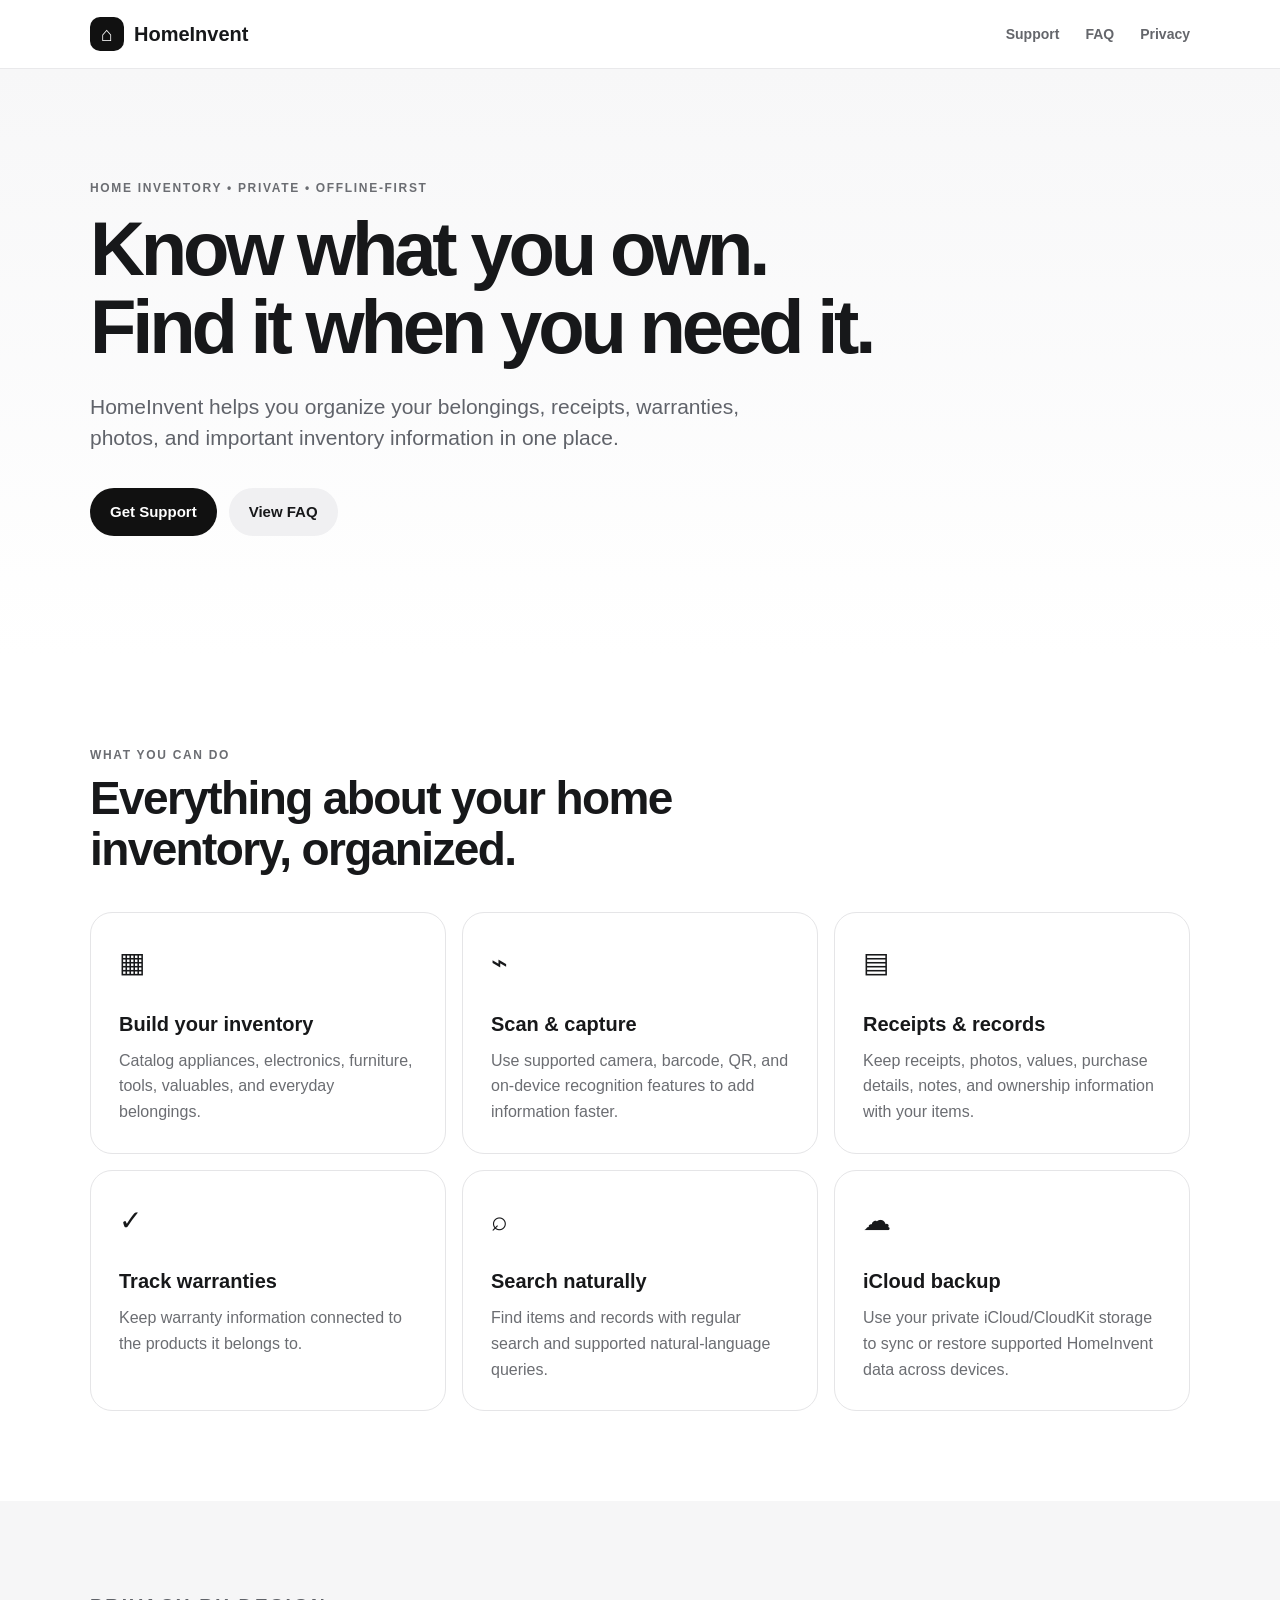
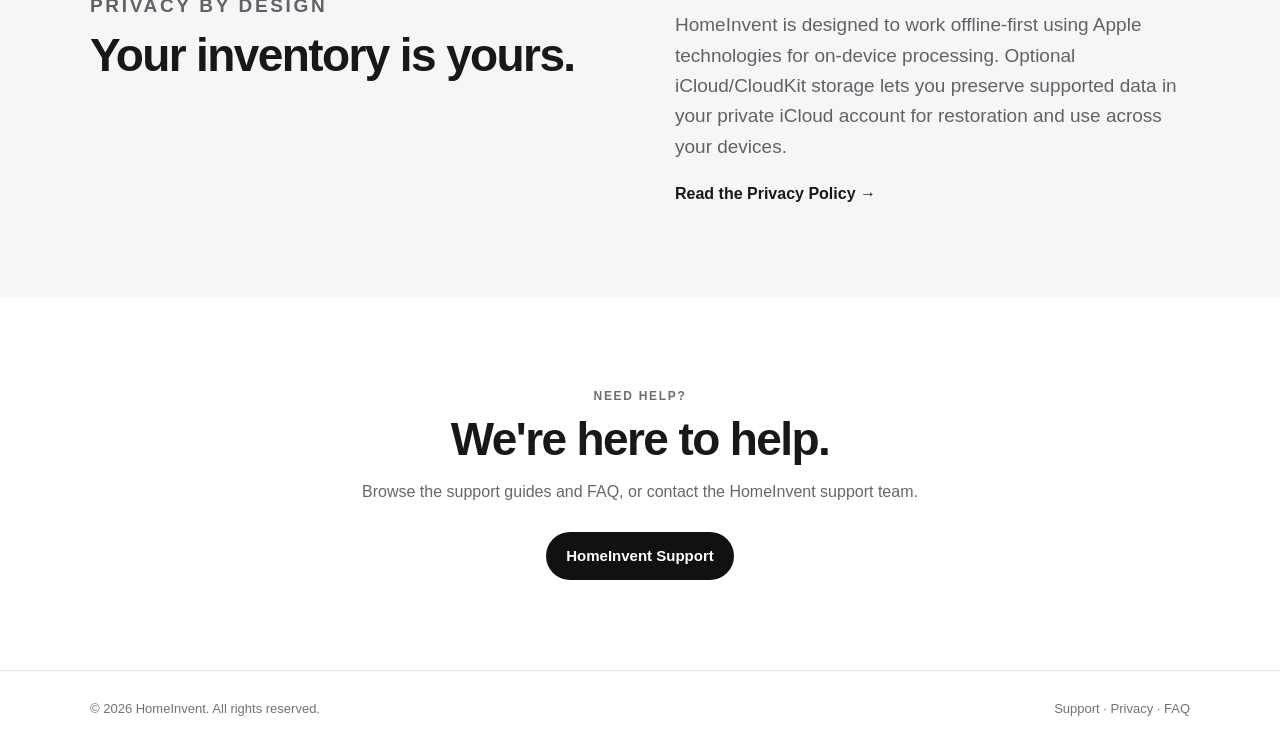
==== index.html @ 40b0ed5c "Add files via upload" ====
<!doctype html>
<html lang="en">
<head>
<meta charset="utf-8">
<meta name="viewport" content="width=device-width, initial-scale=1">
<meta name="description" content="HomeInvent support, help, privacy, iCloud backup and frequently asked questions.">
<title>HomeInvent — Home Inventory Support</title>
<link rel="stylesheet" href="styles.css">
</head>
<body>
<header class="site-header">
  <div class="container nav">
    <a class="brand" href="index.html"><span class="logo">⌂</span><span>HomeInvent</span></a>
    <nav>
      <a href="support.html">Support</a>
      <a href="faq.html">FAQ</a>
      <a href="privacy.html">Privacy</a>
    </nav>
  </div>
</header>
<main>
<section class="hero">
  <div class="container">
    <p class="eyebrow">HOME INVENTORY • PRIVATE • OFFLINE-FIRST</p>
    <h1>Know what you own.<br>Find it when you need it.</h1>
    <p class="lead">HomeInvent helps you organize your belongings, receipts, warranties, photos, and important inventory information in one place.</p>
    <div class="actions">
      <a class="button" href="support.html">Get Support</a>
      <a class="button secondary" href="faq.html">View FAQ</a>
    </div>
  </div>
</section>
<section class="section">
  <div class="container">
    <div class="section-head"><p class="eyebrow">WHAT YOU CAN DO</p><h2>Everything about your home inventory, organized.</h2></div>
    <div class="grid">
      <article class="card"><div class="icon">▦</div><h3>Build your inventory</h3><p>Catalog appliances, electronics, furniture, tools, valuables, and everyday belongings.</p></article>
      <article class="card"><div class="icon">⌁</div><h3>Scan & capture</h3><p>Use supported camera, barcode, QR, and on-device recognition features to add information faster.</p></article>
      <article class="card"><div class="icon">▤</div><h3>Receipts & records</h3><p>Keep receipts, photos, values, purchase details, notes, and ownership information with your items.</p></article>
      <article class="card"><div class="icon">✓</div><h3>Track warranties</h3><p>Keep warranty information connected to the products it belongs to.</p></article>
      <article class="card"><div class="icon">⌕</div><h3>Search naturally</h3><p>Find items and records with regular search and supported natural-language queries.</p></article>
      <article class="card"><div class="icon">☁</div><h3>iCloud backup</h3><p>Use your private iCloud/CloudKit storage to sync or restore supported HomeInvent data across devices.</p></article>
    </div>
  </div>
</section>
<section class="section tinted">
  <div class="container split">
    <div><p class="eyebrow">PRIVACY BY DESIGN</p><h2>Your inventory is yours.</h2></div>
    <div><p>HomeInvent is designed to work offline-first using Apple technologies for on-device processing. Optional iCloud/CloudKit storage lets you preserve supported data in your private iCloud account for restoration and use across your devices.</p><a class="text-link" href="privacy.html">Read the Privacy Policy →</a></div>
  </div>
</section>
<section class="section">
  <div class="container cta">
    <p class="eyebrow">NEED HELP?</p><h2>We're here to help.</h2><p>Browse the support guides and FAQ, or contact the HomeInvent support team.</p><a class="button" href="support.html">HomeInvent Support</a></div>
  </div>
</section>
</main>
<footer><div class="container footer"><span>© 2026 HomeInvent. All rights reserved.</span><span><a href="support.html">Support</a> · <a href="privacy.html">Privacy</a> · <a href="faq.html">FAQ</a></span></div></footer>
</body>
</html>
---- styles.css ----
*{box-sizing:border-box}html{scroll-behavior:smooth}body{margin:0;font-family:-apple-system,BlinkMacSystemFont,"SF Pro Display","SF Pro Text",Inter,Arial,sans-serif;color:#17181a;background:#fff;line-height:1.6}a{color:inherit}.container{width:min(1100px,calc(100% - 40px));margin:auto}.narrow{width:min(800px,calc(100% - 40px))}.site-header{position:sticky;top:0;z-index:10;background:rgba(255,255,255,.9);backdrop-filter:blur(16px);border-bottom:1px solid #e9e9eb}.nav{height:68px;display:flex;align-items:center;justify-content:space-between}.brand{text-decoration:none;font-weight:750;display:flex;align-items:center;gap:10px;font-size:20px}.logo{display:grid;place-items:center;width:34px;height:34px;border-radius:10px;background:#111;color:#fff;font-size:20px}nav{display:flex;gap:26px}nav a{text-decoration:none;color:#64666b;font-size:14px;font-weight:600}nav a:hover,nav a.active{color:#111}.hero{padding:110px 0 120px;background:linear-gradient(180deg,#f7f7f8 0%,#fff 100%)}.hero h1,.page-hero h1{font-size:clamp(44px,7vw,76px);line-height:1.03;letter-spacing:-.055em;margin:12px 0 24px;font-weight:780}.lead{font-size:21px;line-height:1.5;color:#60636a;max-width:720px}.eyebrow{font-size:12px;letter-spacing:.14em;font-weight:750;color:#6b6d72;margin:0}.actions{display:flex;gap:12px;margin-top:34px}.button{display:inline-block;padding:12px 20px;border-radius:999px;background:#111;color:#fff;text-decoration:none;font-weight:650;font-size:15px}.button.secondary{background:#f0f0f2;color:#17181a}.section{padding:90px 0}.tinted{background:#f6f6f7}.section-head{max-width:760px;margin-bottom:38px}.section h2{font-size:clamp(30px,4vw,46px);line-height:1.1;letter-spacing:-.035em;margin:8px 0 0}.grid{display:grid;grid-template-columns:repeat(3,1fr);gap:16px}.card{border:1px solid #e5e5e7;border-radius:22px;padding:28px;background:#fff;min-height:205px}.icon{font-size:28px;margin-bottom:22px}.card h3{margin:0 0 8px;font-size:20px}.card p{margin:0;color:#6b6d72}.split{display:grid;grid-template-columns:1fr 1fr;gap:70px;align-items:start}.split p{font-size:19px;color:#5f6268}.text-link{font-weight:700;text-decoration:none}.cta{text-align:center}.cta p:not(.eyebrow){color:#65676d;max-width:650px;margin:14px auto 28px}.page-hero{padding:75px 0 60px;background:#f6f6f7}.page-hero h1{font-size:clamp(42px,6vw,64px);margin-bottom:18px}.article{padding:22px 0}.article h2{font-size:30px;line-height:1.2;margin:36px 0 10px;letter-spacing:-.02em}.article h3{font-size:20px;margin:25px 0 8px}.article p,.article li{color:#565960}.article a{color:#111}.notice{background:#f5f5f6;border-radius:16px;padding:18px 20px;margin-top:25px;color:#4e5056}.section details{border-bottom:1px solid #e5e5e7;padding:22px 0}.section details:first-child{border-top:1px solid #e5e5e7}.section summary{cursor:pointer;font-weight:700;font-size:18px;list-style:none;display:flex;justify-content:space-between;gap:20px}.section summary:after{content:"+";font-weight:400}.section details[open] summary:after{content:"−"}.section details p{color:#60636a;max-width:720px}footer{border-top:1px solid #e5e5e7;padding:28px 0;color:#707278;font-size:13px}.footer{display:flex;justify-content:space-between;gap:20px}.footer a{text-decoration:none}.footer a:hover{text-decoration:underline}@media(max-width:760px){.container{width:min(100% - 28px,1100px)}nav{gap:14px}.nav{height:62px}.brand{font-size:18px}.hero{padding:75px 0 85px}.grid{grid-template-columns:1fr}.split{grid-template-columns:1fr;gap:15px}.section{padding:65px 0}.footer{flex-direction:column}.lead{font-size:18px}.card{min-height:0}}
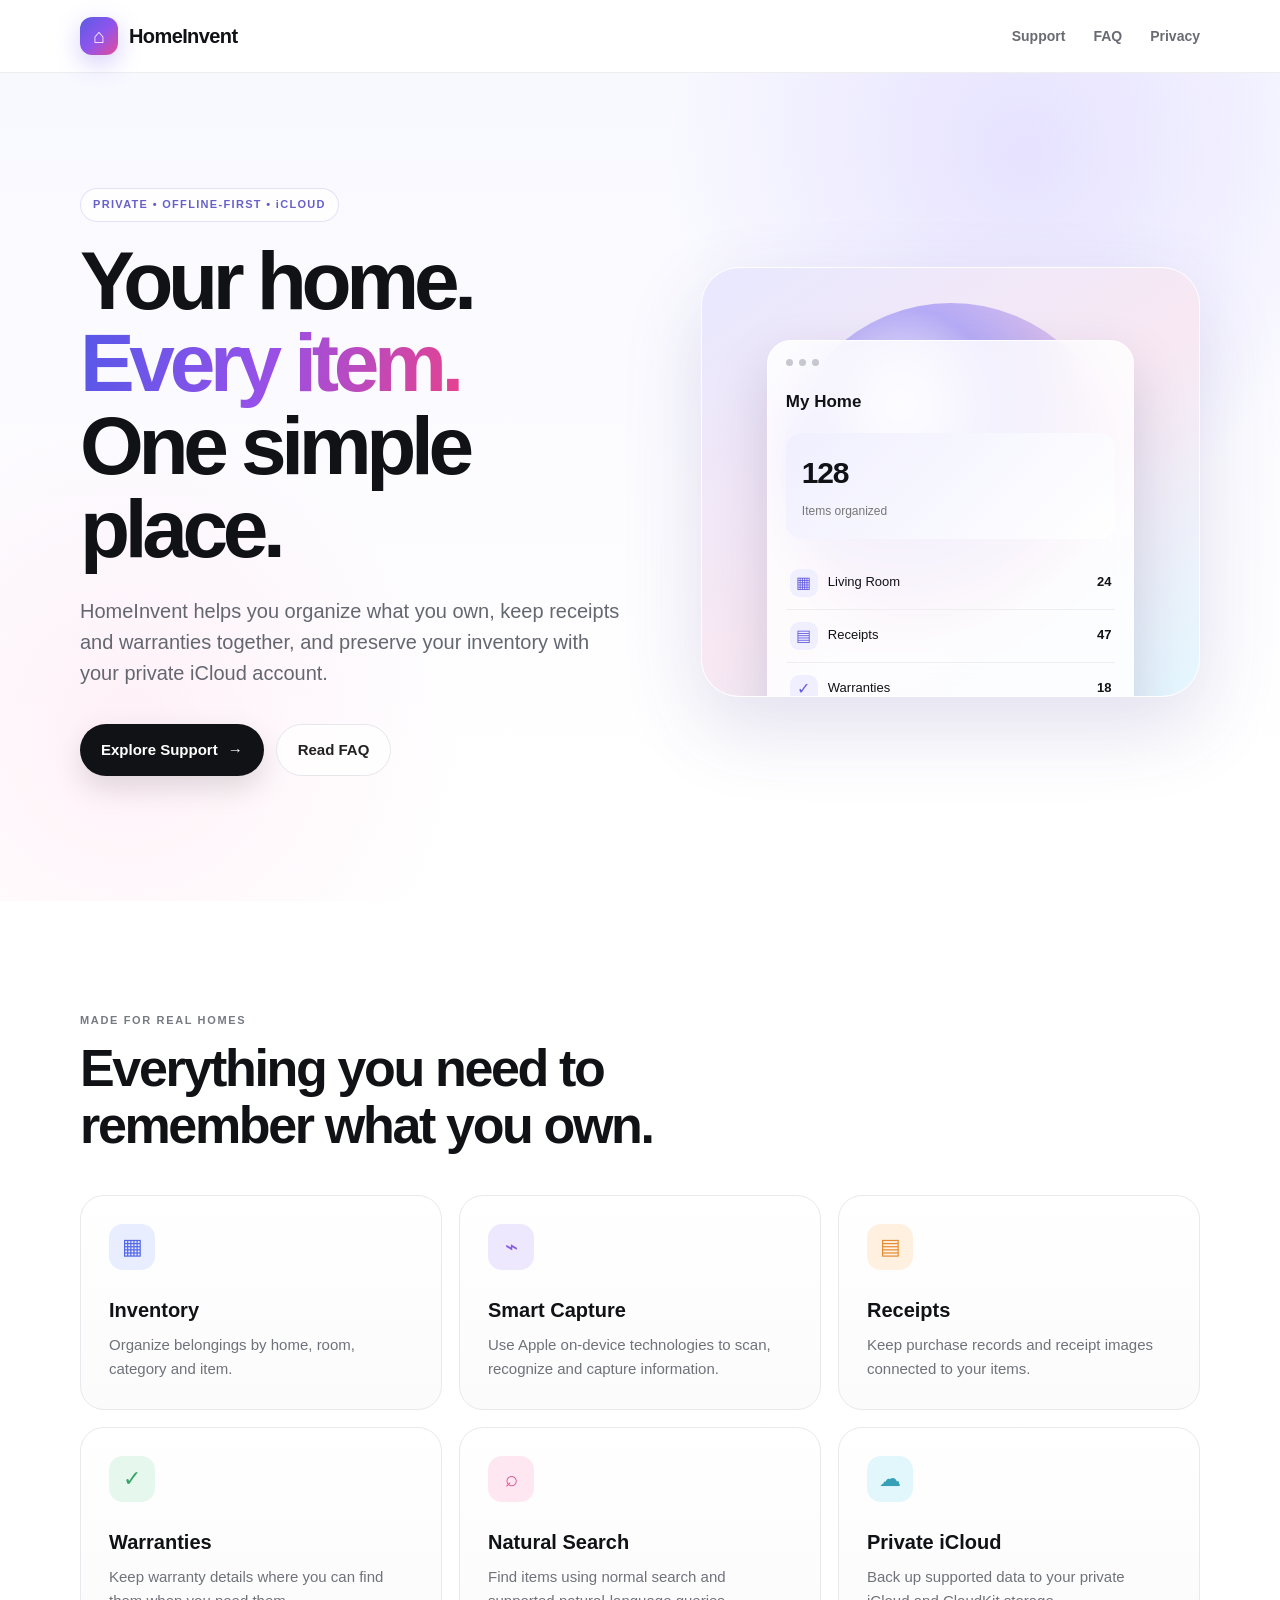
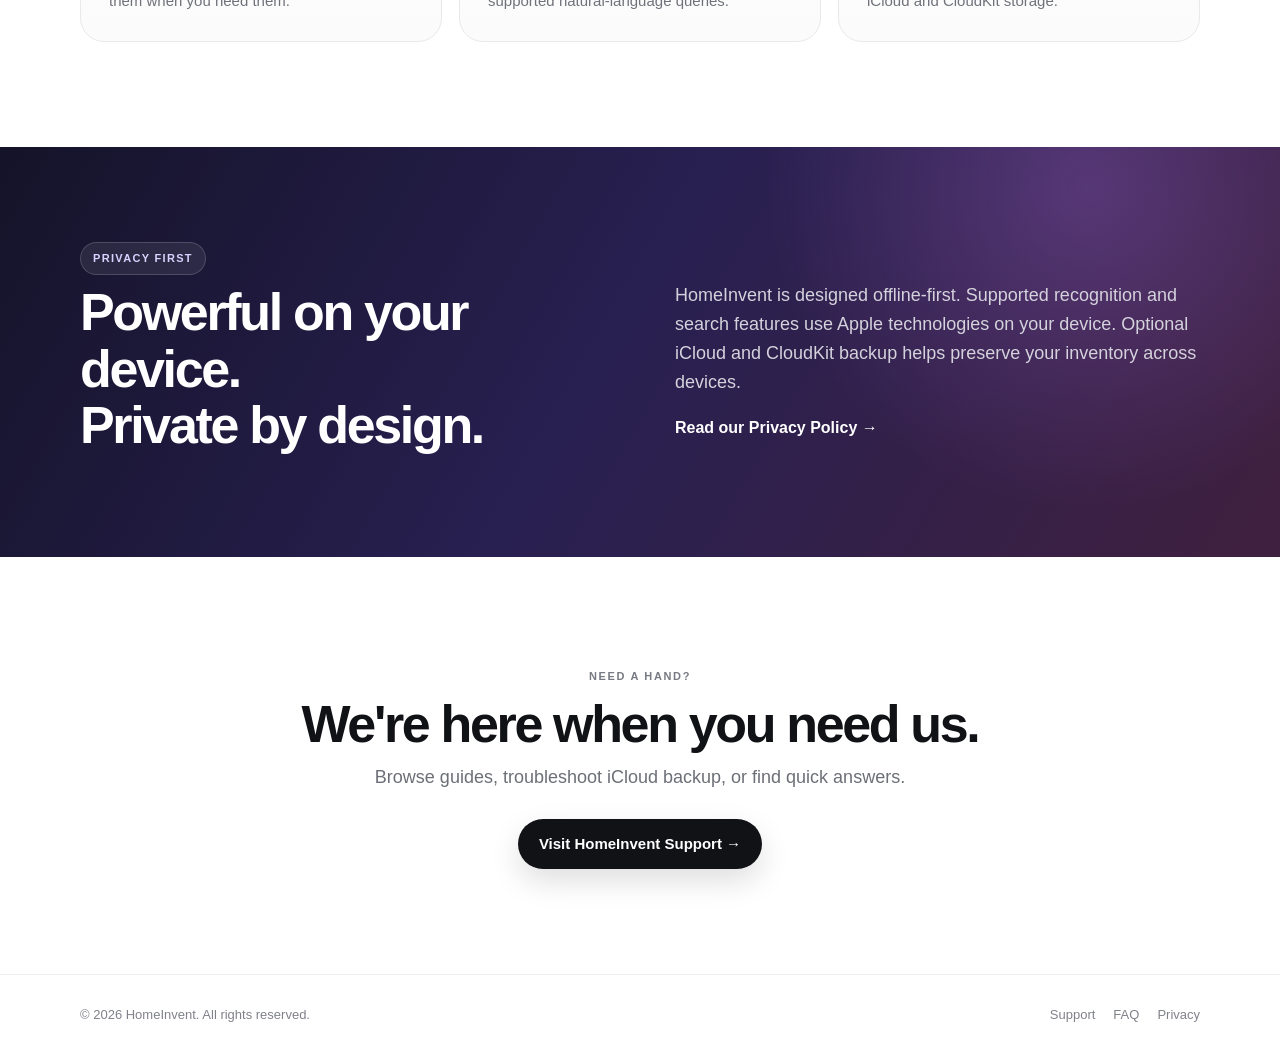
==== commit 5aabf625: "Update index.html" ====
--- a/index.html
+++ b/index.html
@@ -1,60 +1,289 @@
 <!doctype html>
 <html lang="en">
 <head>
-<meta charset="utf-8">
-<meta name="viewport" content="width=device-width, initial-scale=1">
-<meta name="description" content="HomeInvent support, help, privacy, iCloud backup and frequently asked questions.">
-<title>HomeInvent — Home Inventory Support</title>
-<link rel="stylesheet" href="styles.css">
+    <meta charset="utf-8">
+    <meta name="viewport" content="width=device-width, initial-scale=1">
+
+    <meta
+        name="description"
+        content="HomeInvent — a private home inventory app for organizing items, receipts, warranties and iCloud backup."
+    >
+
+    <title>HomeInvent — Know What You Own</title>
+
+    <link rel="stylesheet" href="styles.css">
 </head>
+
 <body>
-<header class="site-header">
-  <div class="container nav">
-    <a class="brand" href="index.html"><span class="logo">⌂</span><span>HomeInvent</span></a>
-    <nav>
-      <a href="support.html">Support</a>
-      <a href="faq.html">FAQ</a>
-      <a href="privacy.html">Privacy</a>
-    </nav>
-  </div>
+
+<header>
+    <div class="nav wrap">
+
+        <a class="brand" href="index.html">
+            <span class="brand-mark">⌂</span>
+            <span>HomeInvent</span>
+        </a>
+
+        <nav>
+            <a href="support.html">Support</a>
+            <a href="faq.html">FAQ</a>
+            <a href="privacy.html">Privacy</a>
+        </nav>
+
+    </div>
 </header>
+
 <main>
+
 <section class="hero">
-  <div class="container">
-    <p class="eyebrow">HOME INVENTORY • PRIVATE • OFFLINE-FIRST</p>
-    <h1>Know what you own.<br>Find it when you need it.</h1>
-    <p class="lead">HomeInvent helps you organize your belongings, receipts, warranties, photos, and important inventory information in one place.</p>
-    <div class="actions">
-      <a class="button" href="support.html">Get Support</a>
-      <a class="button secondary" href="faq.html">View FAQ</a>
-    </div>
-  </div>
-</section>
+
+    <div class="wrap hero-grid">
+
+        <div>
+
+            <span class="pill">
+                PRIVATE • OFFLINE-FIRST • iCLOUD
+            </span>
+
+            <h1>
+                Your home.<br>
+                <span class="gradient-text">Every item.</span><br>
+                One simple place.
+            </h1>
+
+            <p class="lead">
+                HomeInvent helps you organize what you own,
+                keep receipts and warranties together, and
+                preserve your inventory with your private
+                iCloud account.
+            </p>
+
+            <div class="actions">
+
+                <a class="button" href="support.html">
+                    Explore Support
+                    <span>→</span>
+                </a>
+
+                <a class="button ghost" href="faq.html">
+                    Read FAQ
+                </a>
+
+            </div>
+
+        </div>
+
+        <div class="hero-card">
+
+            <div class="orb"></div>
+
+            <div class="mini-window">
+
+                <div class="window-top">
+                    <span></span>
+                    <span></span>
+                    <span></span>
+                </div>
+
+                <div class="mock-title">
+                    My Home
+                </div>
+
+                <div class="mock-stats">
+                    <b>128</b>
+                    <span>Items organized</span>
+                </div>
+
+                <div class="mock-row">
+                    <i>▦</i>
+                    <span>Living Room</span>
+                    <strong>24</strong>
+                </div>
+
+                <div class="mock-row">
+                    <i>▤</i>
+                    <span>Receipts</span>
+                    <strong>47</strong>
+                </div>
+
+                <div class="mock-row">
+                    <i>✓</i>
+                    <span>Warranties</span>
+                    <strong>18</strong>
+                </div>
+
+            </div>
+
+        </div>
+
+    </div>
+
+</section>
+
+
 <section class="section">
-  <div class="container">
-    <div class="section-head"><p class="eyebrow">WHAT YOU CAN DO</p><h2>Everything about your home inventory, organized.</h2></div>
-    <div class="grid">
-      <article class="card"><div class="icon">▦</div><h3>Build your inventory</h3><p>Catalog appliances, electronics, furniture, tools, valuables, and everyday belongings.</p></article>
-      <article class="card"><div class="icon">⌁</div><h3>Scan & capture</h3><p>Use supported camera, barcode, QR, and on-device recognition features to add information faster.</p></article>
-      <article class="card"><div class="icon">▤</div><h3>Receipts & records</h3><p>Keep receipts, photos, values, purchase details, notes, and ownership information with your items.</p></article>
-      <article class="card"><div class="icon">✓</div><h3>Track warranties</h3><p>Keep warranty information connected to the products it belongs to.</p></article>
-      <article class="card"><div class="icon">⌕</div><h3>Search naturally</h3><p>Find items and records with regular search and supported natural-language queries.</p></article>
-      <article class="card"><div class="icon">☁</div><h3>iCloud backup</h3><p>Use your private iCloud/CloudKit storage to sync or restore supported HomeInvent data across devices.</p></article>
-    </div>
-  </div>
-</section>
-<section class="section tinted">
-  <div class="container split">
-    <div><p class="eyebrow">PRIVACY BY DESIGN</p><h2>Your inventory is yours.</h2></div>
-    <div><p>HomeInvent is designed to work offline-first using Apple technologies for on-device processing. Optional iCloud/CloudKit storage lets you preserve supported data in your private iCloud account for restoration and use across your devices.</p><a class="text-link" href="privacy.html">Read the Privacy Policy →</a></div>
-  </div>
-</section>
+
+    <div class="wrap">
+
+        <div class="section-title">
+
+            <span class="eyebrow">
+                MADE FOR REAL HOMES
+            </span>
+
+            <h2>
+                Everything you need to remember what you own.
+            </h2>
+
+        </div>
+
+
+        <div class="cards">
+
+            <article>
+                <span class="card-icon blue">▦</span>
+                <h3>Inventory</h3>
+                <p>
+                    Organize belongings by home, room,
+                    category and item.
+                </p>
+            </article>
+
+            <article>
+                <span class="card-icon purple">⌁</span>
+                <h3>Smart Capture</h3>
+                <p>
+                    Use Apple on-device technologies to
+                    scan, recognize and capture information.
+                </p>
+            </article>
+
+            <article>
+                <span class="card-icon orange">▤</span>
+                <h3>Receipts</h3>
+                <p>
+                    Keep purchase records and receipt
+                    images connected to your items.
+                </p>
+            </article>
+
+            <article>
+                <span class="card-icon green">✓</span>
+                <h3>Warranties</h3>
+                <p>
+                    Keep warranty details where you can
+                    find them when you need them.
+                </p>
+            </article>
+
+            <article>
+                <span class="card-icon pink">⌕</span>
+                <h3>Natural Search</h3>
+                <p>
+                    Find items using normal search and
+                    supported natural-language queries.
+                </p>
+            </article>
+
+            <article>
+                <span class="card-icon cyan">☁</span>
+                <h3>Private iCloud</h3>
+                <p>
+                    Back up supported data to your private
+                    iCloud and CloudKit storage.
+                </p>
+            </article>
+
+        </div>
+
+    </div>
+
+</section>
+
+
+<section class="privacy-band">
+
+    <div class="wrap split">
+
+        <div>
+
+            <span class="pill">
+                PRIVACY FIRST
+            </span>
+
+            <h2>
+                Powerful on your device.<br>
+                Private by design.
+            </h2>
+
+        </div>
+
+        <div>
+
+            <p>
+                HomeInvent is designed offline-first.
+                Supported recognition and search features
+                use Apple technologies on your device.
+                Optional iCloud and CloudKit backup helps
+                preserve your inventory across devices.
+            </p>
+
+            <a class="text-link" href="privacy.html">
+                Read our Privacy Policy →
+            </a>
+
+        </div>
+
+    </div>
+
+</section>
+
+
 <section class="section">
-  <div class="container cta">
-    <p class="eyebrow">NEED HELP?</p><h2>We're here to help.</h2><p>Browse the support guides and FAQ, or contact the HomeInvent support team.</p><a class="button" href="support.html">HomeInvent Support</a></div>
-  </div>
-</section>
+
+    <div class="wrap final-cta">
+
+        <span class="eyebrow">
+            NEED A HAND?
+        </span>
+
+        <h2>
+            We're here when you need us.
+        </h2>
+
+        <p>
+            Browse guides, troubleshoot iCloud backup,
+            or find quick answers.
+        </p>
+
+        <a class="button" href="support.html">
+            Visit HomeInvent Support →
+        </a>
+
+    </div>
+
+</section>
+
 </main>
-<footer><div class="container footer"><span>© 2026 HomeInvent. All rights reserved.</span><span><a href="support.html">Support</a> · <a href="privacy.html">Privacy</a> · <a href="faq.html">FAQ</a></span></div></footer>
+
+
+<footer>
+
+    <div class="wrap footer">
+
+        <span>
+            © 2026 HomeInvent. All rights reserved.
+        </span>
+
+        <span>
+            <a href="support.html">Support</a>
+            <a href="faq.html">FAQ</a>
+            <a href="privacy.html">Privacy</a>
+        </span>
+
+    </div>
+
+</footer>
+
 </body>
-</html>+</html>
--- a/styles.css
+++ b/styles.css
@@ -1 +1,745 @@
-*{box-sizing:border-box}html{scroll-behavior:smooth}body{margin:0;font-family:-apple-system,BlinkMacSystemFont,"SF Pro Display","SF Pro Text",Inter,Arial,sans-serif;color:#17181a;background:#fff;line-height:1.6}a{color:inherit}.container{width:min(1100px,calc(100% - 40px));margin:auto}.narrow{width:min(800px,calc(100% - 40px))}.site-header{position:sticky;top:0;z-index:10;background:rgba(255,255,255,.9);backdrop-filter:blur(16px);border-bottom:1px solid #e9e9eb}.nav{height:68px;display:flex;align-items:center;justify-content:space-between}.brand{text-decoration:none;font-weight:750;display:flex;align-items:center;gap:10px;font-size:20px}.logo{display:grid;place-items:center;width:34px;height:34px;border-radius:10px;background:#111;color:#fff;font-size:20px}nav{display:flex;gap:26px}nav a{text-decoration:none;color:#64666b;font-size:14px;font-weight:600}nav a:hover,nav a.active{color:#111}.hero{padding:110px 0 120px;background:linear-gradient(180deg,#f7f7f8 0%,#fff 100%)}.hero h1,.page-hero h1{font-size:clamp(44px,7vw,76px);line-height:1.03;letter-spacing:-.055em;margin:12px 0 24px;font-weight:780}.lead{font-size:21px;line-height:1.5;color:#60636a;max-width:720px}.eyebrow{font-size:12px;letter-spacing:.14em;font-weight:750;color:#6b6d72;margin:0}.actions{display:flex;gap:12px;margin-top:34px}.button{display:inline-block;padding:12px 20px;border-radius:999px;background:#111;color:#fff;text-decoration:none;font-weight:650;font-size:15px}.button.secondary{background:#f0f0f2;color:#17181a}.section{padding:90px 0}.tinted{background:#f6f6f7}.section-head{max-width:760px;margin-bottom:38px}.section h2{font-size:clamp(30px,4vw,46px);line-height:1.1;letter-spacing:-.035em;margin:8px 0 0}.grid{display:grid;grid-template-columns:repeat(3,1fr);gap:16px}.card{border:1px solid #e5e5e7;border-radius:22px;padding:28px;background:#fff;min-height:205px}.icon{font-size:28px;margin-bottom:22px}.card h3{margin:0 0 8px;font-size:20px}.card p{margin:0;color:#6b6d72}.split{display:grid;grid-template-columns:1fr 1fr;gap:70px;align-items:start}.split p{font-size:19px;color:#5f6268}.text-link{font-weight:700;text-decoration:none}.cta{text-align:center}.cta p:not(.eyebrow){color:#65676d;max-width:650px;margin:14px auto 28px}.page-hero{padding:75px 0 60px;background:#f6f6f7}.page-hero h1{font-size:clamp(42px,6vw,64px);margin-bottom:18px}.article{padding:22px 0}.article h2{font-size:30px;line-height:1.2;margin:36px 0 10px;letter-spacing:-.02em}.article h3{font-size:20px;margin:25px 0 8px}.article p,.article li{color:#565960}.article a{color:#111}.notice{background:#f5f5f6;border-radius:16px;padding:18px 20px;margin-top:25px;color:#4e5056}.section details{border-bottom:1px solid #e5e5e7;padding:22px 0}.section details:first-child{border-top:1px solid #e5e5e7}.section summary{cursor:pointer;font-weight:700;font-size:18px;list-style:none;display:flex;justify-content:space-between;gap:20px}.section summary:after{content:"+";font-weight:400}.section details[open] summary:after{content:"−"}.section details p{color:#60636a;max-width:720px}footer{border-top:1px solid #e5e5e7;padding:28px 0;color:#707278;font-size:13px}.footer{display:flex;justify-content:space-between;gap:20px}.footer a{text-decoration:none}.footer a:hover{text-decoration:underline}@media(max-width:760px){.container{width:min(100% - 28px,1100px)}nav{gap:14px}.nav{height:62px}.brand{font-size:18px}.hero{padding:75px 0 85px}.grid{grid-template-columns:1fr}.split{grid-template-columns:1fr;gap:15px}.section{padding:65px 0}.footer{flex-direction:column}.lead{font-size:18px}.card{min-height:0}}
+* {
+    box-sizing: border-box;
+}
+
+html {
+    scroll-behavior: smooth;
+}
+
+body {
+    margin: 0;
+    font-family: -apple-system, BlinkMacSystemFont, "SF Pro Display",
+        "SF Pro Text", Inter, Arial, sans-serif;
+    color: #111216;
+    background: #ffffff;
+    line-height: 1.6;
+}
+
+a {
+    color: inherit;
+}
+
+.wrap {
+    width: min(1120px, calc(100% - 40px));
+    margin: 0 auto;
+}
+
+.narrow {
+    width: min(820px, calc(100% - 40px));
+}
+
+header {
+    position: sticky;
+    top: 0;
+    z-index: 100;
+    background: rgba(255, 255, 255, 0.78);
+    backdrop-filter: blur(24px);
+    -webkit-backdrop-filter: blur(24px);
+    border-bottom: 1px solid rgba(20, 20, 30, 0.07);
+}
+
+.nav {
+    height: 72px;
+    display: flex;
+    align-items: center;
+    justify-content: space-between;
+}
+
+.brand {
+    display: flex;
+    align-items: center;
+    gap: 11px;
+    text-decoration: none;
+    font-size: 20px;
+    font-weight: 800;
+    letter-spacing: -0.03em;
+}
+
+.brand-mark {
+    display: grid;
+    place-items: center;
+    width: 38px;
+    height: 38px;
+    border-radius: 12px;
+    color: white;
+    background: linear-gradient(
+        135deg,
+        #5b5ce2,
+        #8d55ed 50%,
+        #e84b98
+    );
+    box-shadow: 0 8px 25px rgba(108, 80, 240, 0.28);
+}
+
+nav {
+    display: flex;
+    gap: 28px;
+}
+
+nav a {
+    text-decoration: none;
+    color: #696b73;
+    font-size: 14px;
+    font-weight: 650;
+    transition: color 0.2s ease;
+}
+
+nav a:hover,
+nav a.active {
+    color: #111;
+}
+
+/* HERO */
+
+.hero {
+    position: relative;
+    overflow: hidden;
+    padding: 115px 0 125px;
+    background:
+        radial-gradient(circle at 80% 10%, rgba(164, 145, 255, 0.22), transparent 28%),
+        radial-gradient(circle at 10% 80%, rgba(255, 170, 210, 0.16), transparent 25%),
+        linear-gradient(180deg, #f8f8ff 0%, #ffffff 85%);
+}
+
+.hero-grid {
+    display: grid;
+    grid-template-columns: 1.05fr 0.95fr;
+    gap: 70px;
+    align-items: center;
+}
+
+.hero h1,
+.page-hero h1 {
+    font-size: clamp(48px, 7vw, 82px);
+    line-height: 1.01;
+    letter-spacing: -0.065em;
+    margin: 18px 0 25px;
+    font-weight: 850;
+}
+
+.gradient-text {
+    background: linear-gradient(
+        100deg,
+        #5658e8,
+        #9551e9 48%,
+        #e5428f
+    );
+    -webkit-background-clip: text;
+    background-clip: text;
+    color: transparent;
+}
+
+.lead {
+    font-size: 20px;
+    line-height: 1.55;
+    color: #646770;
+    max-width: 690px;
+}
+
+.pill {
+    display: inline-flex;
+    padding: 7px 12px;
+    border: 1px solid rgba(92, 84, 225, 0.16);
+    border-radius: 999px;
+    background: rgba(255, 255, 255, 0.72);
+    font-size: 11px;
+    font-weight: 800;
+    letter-spacing: 0.12em;
+    color: #6760c9;
+}
+
+.actions {
+    display: flex;
+    gap: 12px;
+    margin-top: 35px;
+}
+
+.button {
+    display: inline-flex;
+    align-items: center;
+    gap: 10px;
+    padding: 13px 21px;
+    border-radius: 999px;
+    background: #111216;
+    color: white;
+    text-decoration: none;
+    font-size: 15px;
+    font-weight: 700;
+    box-shadow: 0 12px 30px rgba(0, 0, 0, 0.13);
+    transition:
+        transform 0.2s ease,
+        box-shadow 0.2s ease;
+}
+
+.button:hover {
+    transform: translateY(-3px);
+    box-shadow: 0 18px 38px rgba(0, 0, 0, 0.17);
+}
+
+.button.ghost {
+    background: rgba(255, 255, 255, 0.8);
+    color: #222;
+    border: 1px solid #e7e7eb;
+    box-shadow: none;
+}
+
+/* HERO VISUAL */
+
+.hero-card {
+    min-height: 430px;
+    border-radius: 38px;
+    position: relative;
+    overflow: hidden;
+    background:
+        radial-gradient(
+            circle at 50% 35%,
+            rgba(255, 255, 255, 0.95),
+            transparent 30%
+        ),
+        linear-gradient(
+            145deg,
+            #e8e8ff,
+            #f8e8f3 52%,
+            #e4f7ff
+        );
+    border: 1px solid rgba(255, 255, 255, 0.9);
+    box-shadow: 0 30px 80px rgba(75, 60, 150, 0.16);
+}
+
+.orb {
+    position: absolute;
+    width: 340px;
+    height: 340px;
+    border-radius: 50%;
+    background:
+        radial-gradient(
+            circle at 35% 30%,
+            white,
+            rgba(132, 119, 244, 0.55) 30%,
+            rgba(221, 111, 182, 0.22) 68%,
+            transparent 70%
+        );
+    top: 35px;
+    left: 50%;
+    transform: translateX(-50%);
+}
+
+.mini-window {
+    position: absolute;
+    width: 74%;
+    left: 13%;
+    top: 72px;
+    padding: 18px;
+    border-radius: 24px;
+    background: rgba(255, 255, 255, 0.82);
+    backdrop-filter: blur(20px);
+    border: 1px solid rgba(255, 255, 255, 0.9);
+    box-shadow: 0 25px 55px rgba(50, 40, 100, 0.18);
+}
+
+.window-top {
+    display: flex;
+    gap: 6px;
+}
+
+.window-top span {
+    width: 7px;
+    height: 7px;
+    border-radius: 50%;
+    background: #c6c7cf;
+}
+
+.mock-title {
+    font-weight: 760;
+    font-size: 17px;
+    margin-top: 22px;
+}
+
+.mock-stats {
+    margin: 18px 0;
+    padding: 16px;
+    border-radius: 16px;
+    background: linear-gradient(135deg, #f0efff, #fff);
+}
+
+.mock-stats b {
+    display: block;
+    font-size: 30px;
+    letter-spacing: -0.04em;
+}
+
+.mock-stats span {
+    font-size: 12px;
+    color: #777;
+}
+
+.mock-row {
+    display: flex;
+    align-items: center;
+    gap: 10px;
+    padding: 12px 4px;
+    border-bottom: 1px solid #eee;
+}
+
+.mock-row:last-child {
+    border: 0;
+}
+
+.mock-row i {
+    font-style: normal;
+    width: 28px;
+    height: 28px;
+    border-radius: 9px;
+    display: grid;
+    place-items: center;
+    background: #f0efff;
+    color: #655de0;
+}
+
+.mock-row span {
+    font-size: 13px;
+    flex: 1;
+}
+
+.mock-row strong {
+    font-size: 13px;
+}
+
+/* SECTIONS */
+
+.section {
+    padding: 105px 0;
+}
+
+.section-title {
+    max-width: 720px;
+    margin-bottom: 42px;
+}
+
+.eyebrow {
+    font-size: 11px;
+    letter-spacing: 0.15em;
+    font-weight: 850;
+    color: #777a83;
+}
+
+.section h2,
+.privacy-band h2,
+.final-cta h2 {
+    font-size: clamp(32px, 4.2vw, 52px);
+    line-height: 1.08;
+    letter-spacing: -0.045em;
+    margin: 9px 0;
+}
+
+/* FEATURE CARDS */
+
+.cards {
+    display: grid;
+    grid-template-columns: repeat(3, 1fr);
+    gap: 17px;
+}
+
+.cards article {
+    border: 1px solid #e9e9ed;
+    border-radius: 24px;
+    padding: 28px;
+    background: linear-gradient(180deg, #ffffff, #fbfbfc);
+    transition:
+        transform 0.2s ease,
+        box-shadow 0.2s ease;
+}
+
+.cards article:hover {
+    transform: translateY(-5px);
+    box-shadow: 0 20px 50px rgba(30, 30, 60, 0.08);
+}
+
+.card-icon {
+    display: grid;
+    place-items: center;
+    width: 46px;
+    height: 46px;
+    border-radius: 14px;
+    margin-bottom: 24px;
+    font-size: 22px;
+}
+
+.blue {
+    background: #e8edff;
+    color: #5367e8;
+}
+
+.purple {
+    background: #eee8ff;
+    color: #865be8;
+}
+
+.orange {
+    background: #fff0df;
+    color: #e58b35;
+}
+
+.green {
+    background: #e6f8ed;
+    color: #36a467;
+}
+
+.pink {
+    background: #ffe7f2;
+    color: #d74f91;
+}
+
+.cyan {
+    background: #e2f7fb;
+    color: #35a0b6;
+}
+
+.cards h3 {
+    margin: 0 0 7px;
+    font-size: 20px;
+}
+
+.cards p {
+    margin: 0;
+    color: #70727a;
+    font-size: 15px;
+}
+
+/* PRIVACY BAND */
+
+.privacy-band {
+    padding: 95px 0;
+    color: white;
+    background:
+        radial-gradient(
+            circle at 85% 10%,
+            rgba(190, 125, 255, 0.25),
+            transparent 28%
+        ),
+        linear-gradient(
+            120deg,
+            #151329,
+            #282051 48%,
+            #40203f
+        );
+}
+
+.split {
+    display: grid;
+    grid-template-columns: 1fr 1fr;
+    gap: 70px;
+    align-items: center;
+}
+
+.privacy-band .pill {
+    background: rgba(255, 255, 255, 0.08);
+    border-color: rgba(255, 255, 255, 0.16);
+    color: #d8d2ff;
+}
+
+.privacy-band p {
+    color: #d4d2dc;
+    font-size: 18px;
+}
+
+.text-link {
+    font-weight: 750;
+    text-decoration: none;
+}
+
+.text-link:hover {
+    text-decoration: underline;
+}
+
+/* CTA */
+
+.final-cta {
+    text-align: center;
+}
+
+.final-cta p {
+    color: #6c6f77;
+    font-size: 18px;
+    margin: 10px auto 28px;
+}
+
+/* INNER PAGE */
+
+.page-hero {
+    padding: 90px 0 75px;
+    background:
+        radial-gradient(
+            circle at 85% 10%,
+            rgba(166, 145, 255, 0.22),
+            transparent 30%
+        ),
+        linear-gradient(
+            135deg,
+            #f8f8ff,
+            #fff0f7
+        );
+}
+
+.updated {
+    color: #858791;
+    font-size: 13px;
+    margin-top: 28px;
+}
+
+/* SUPPORT */
+
+.support-grid {
+    display: grid;
+    grid-template-columns: 1fr 1fr;
+    gap: 14px;
+    margin-bottom: 55px;
+}
+
+.support-card {
+    padding: 25px;
+    border: 1px solid #e7e7eb;
+    border-radius: 20px;
+    text-decoration: none;
+    background: white;
+    transition: 0.2s ease;
+}
+
+.support-card:hover {
+    transform: translateY(-4px);
+    box-shadow: 0 16px 38px rgba(30, 30, 60, 0.08);
+}
+
+.support-card span {
+    font-size: 11px;
+    font-weight: 800;
+    color: #7168db;
+}
+
+.support-card h3 {
+    margin: 8px 0 5px;
+    font-size: 19px;
+}
+
+.support-card p {
+    margin: 0;
+    color: #777982;
+    font-size: 14px;
+}
+
+/* ARTICLE */
+
+.article {
+    padding: 30px 0;
+}
+
+.article + .article {
+    border-top: 1px solid #ececef;
+}
+
+.article h2 {
+    font-size: 34px;
+    line-height: 1.15;
+    letter-spacing: -0.035em;
+    margin: 9px 0 12px;
+}
+
+.article h3 {
+    font-size: 20px;
+    margin: 26px 0 8px;
+}
+
+.article p,
+.article li {
+    color: #60636c;
+}
+
+.article li {
+    margin: 7px 0;
+}
+
+.tip,
+.notice {
+    display: flex;
+    gap: 12px;
+    padding: 17px 19px;
+    border-radius: 16px;
+    background: linear-gradient(
+        135deg,
+        #f5f3ff,
+        #fff1f7
+    );
+    margin-top: 22px;
+}
+
+.tip strong {
+    color: #665dd7;
+}
+
+.muted {
+    color: #8a8c93 !important;
+    font-size: 14px;
+}
+
+/* FAQ */
+
+.faq-list details {
+    border-bottom: 1px solid #e7e7ea;
+    padding: 23px 0;
+}
+
+.faq-list details:first-child {
+    border-top: 1px solid #e7e7ea;
+}
+
+.faq-list summary {
+    list-style: none;
+    cursor: pointer;
+    font-size: 18px;
+    font-weight: 720;
+    display: flex;
+    justify-content: space-between;
+    gap: 20px;
+}
+
+.faq-list summary::-webkit-details-marker {
+    display: none;
+}
+
+.faq-list summary::after {
+    content: "+";
+    font-weight: 400;
+    color: #777;
+}
+
+.faq-list details[open] summary::after {
+    content: "−";
+}
+
+.faq-list p {
+    color: #666971;
+    max-width: 730px;
+}
+
+/* FOOTER */
+
+footer {
+    border-top: 1px solid #eeeef1;
+}
+
+.footer {
+    display: flex;
+    justify-content: space-between;
+    gap: 20px;
+    padding: 30px 0;
+    color: #80828a;
+    font-size: 13px;
+}
+
+.footer span:last-child {
+    display: flex;
+    gap: 18px;
+}
+
+.footer a {
+    text-decoration: none;
+}
+
+.footer a:hover {
+    text-decoration: underline;
+}
+
+/* MOBILE */
+
+@media (max-width: 800px) {
+    .wrap {
+        width: calc(100% - 28px);
+    }
+
+    .nav {
+        height: 64px;
+    }
+
+    nav {
+        gap: 15px;
+    }
+
+    nav a {
+        font-size: 13px;
+    }
+
+    .hero {
+        padding: 75px 0 85px;
+    }
+
+    .hero-grid {
+        grid-template-columns: 1fr;
+        gap: 45px;
+    }
+
+    .hero-card {
+        min-height: 360px;
+    }
+
+    .cards {
+        grid-template-columns: 1fr;
+    }
+
+    .support-grid {
+        grid-template-columns: 1fr;
+    }
+
+    .split {
+        grid-template-columns: 1fr;
+        gap: 20px;
+    }
+
+    .section {
+        padding: 75px 0;
+    }
+
+    .footer {
+        flex-direction: column;
+    }
+
+    .footer span:last-child {
+        gap: 14px;
+    }
+
+    .hero h1,
+    .page-hero h1 {
+        font-size: 51px;
+    }
+
+    .lead {
+        font-size: 18px;
+    }
+}
+
+@media (max-width: 500px) {
+    .brand {
+        font-size: 18px;
+    }
+
+    nav a {
+        font-size: 12px;
+    }
+
+    .actions {
+        flex-direction: column;
+        align-items: stretch;
+    }
+
+    .button {
+        justify-content: center;
+    }
+
+    .hero-card {
+        border-radius: 28px;
+    }
+
+    .mini-window {
+        width: 82%;
+        left: 9%;
+    }
+}
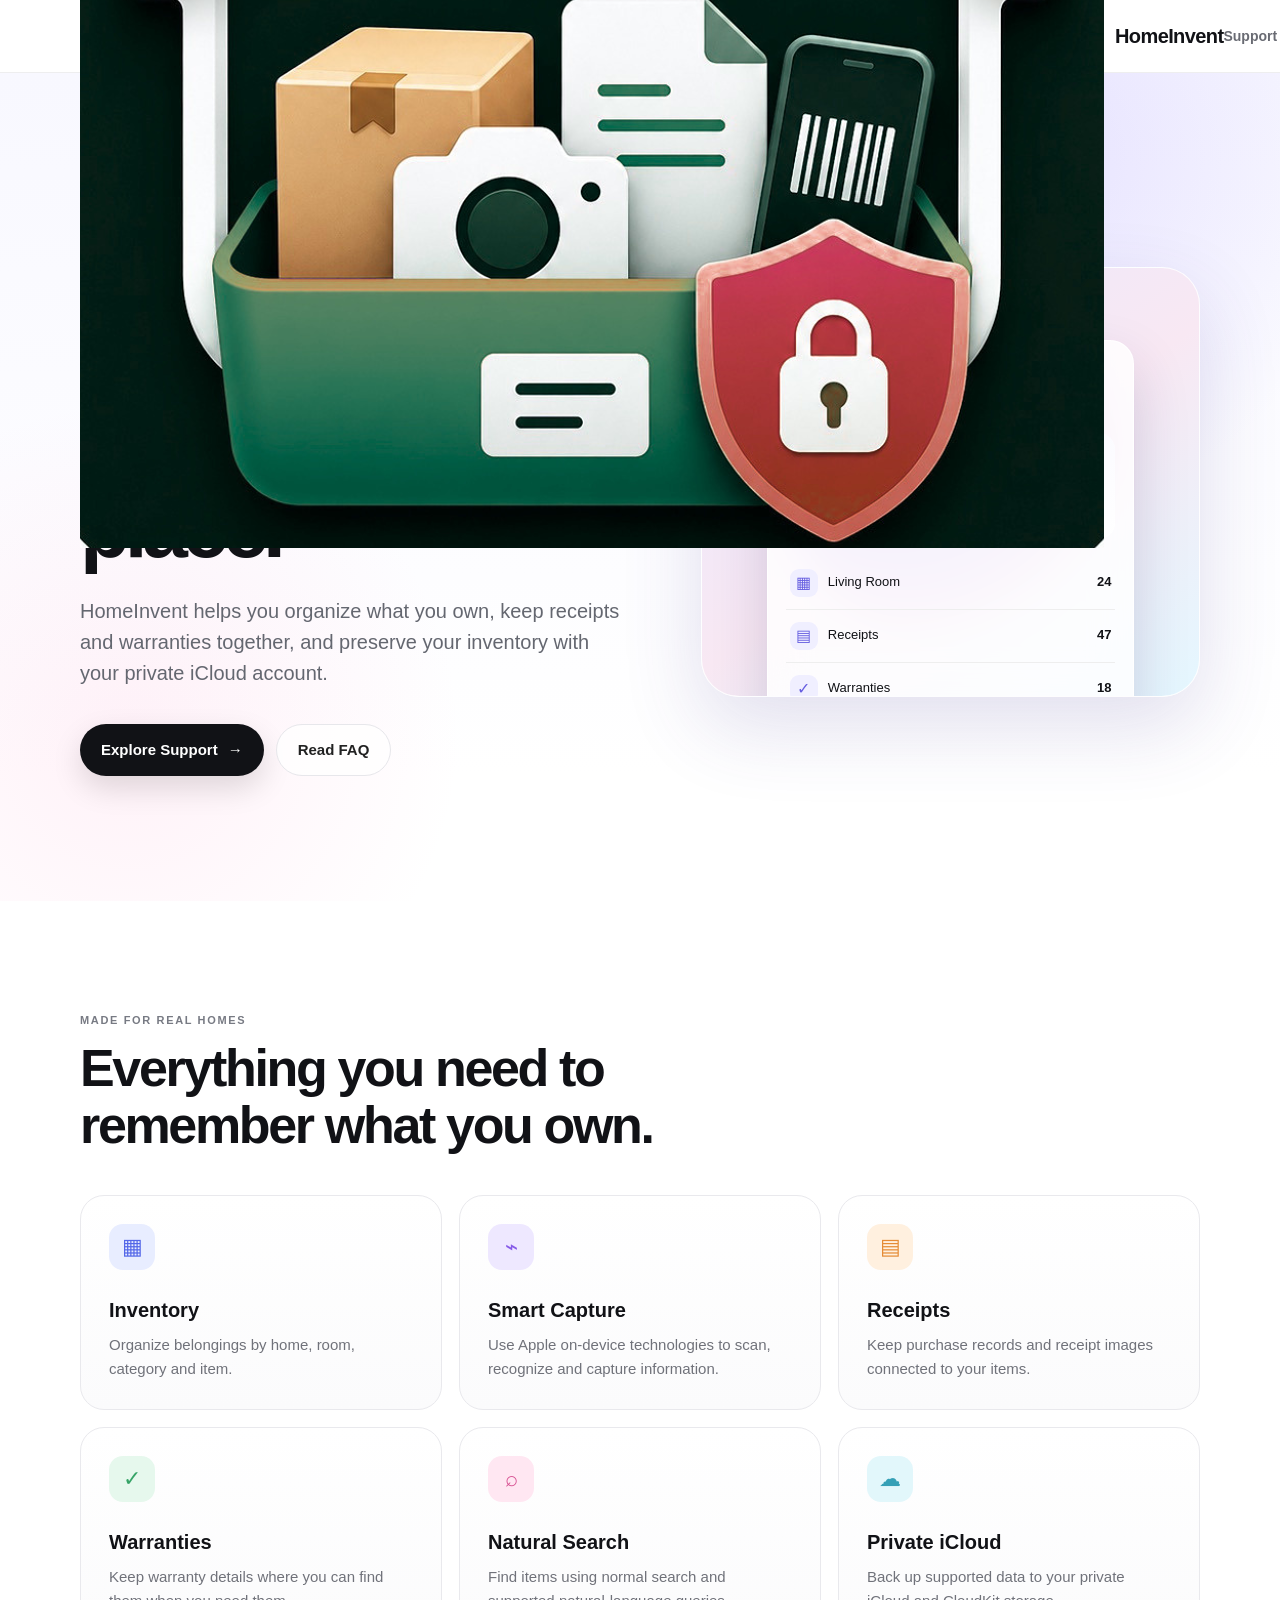
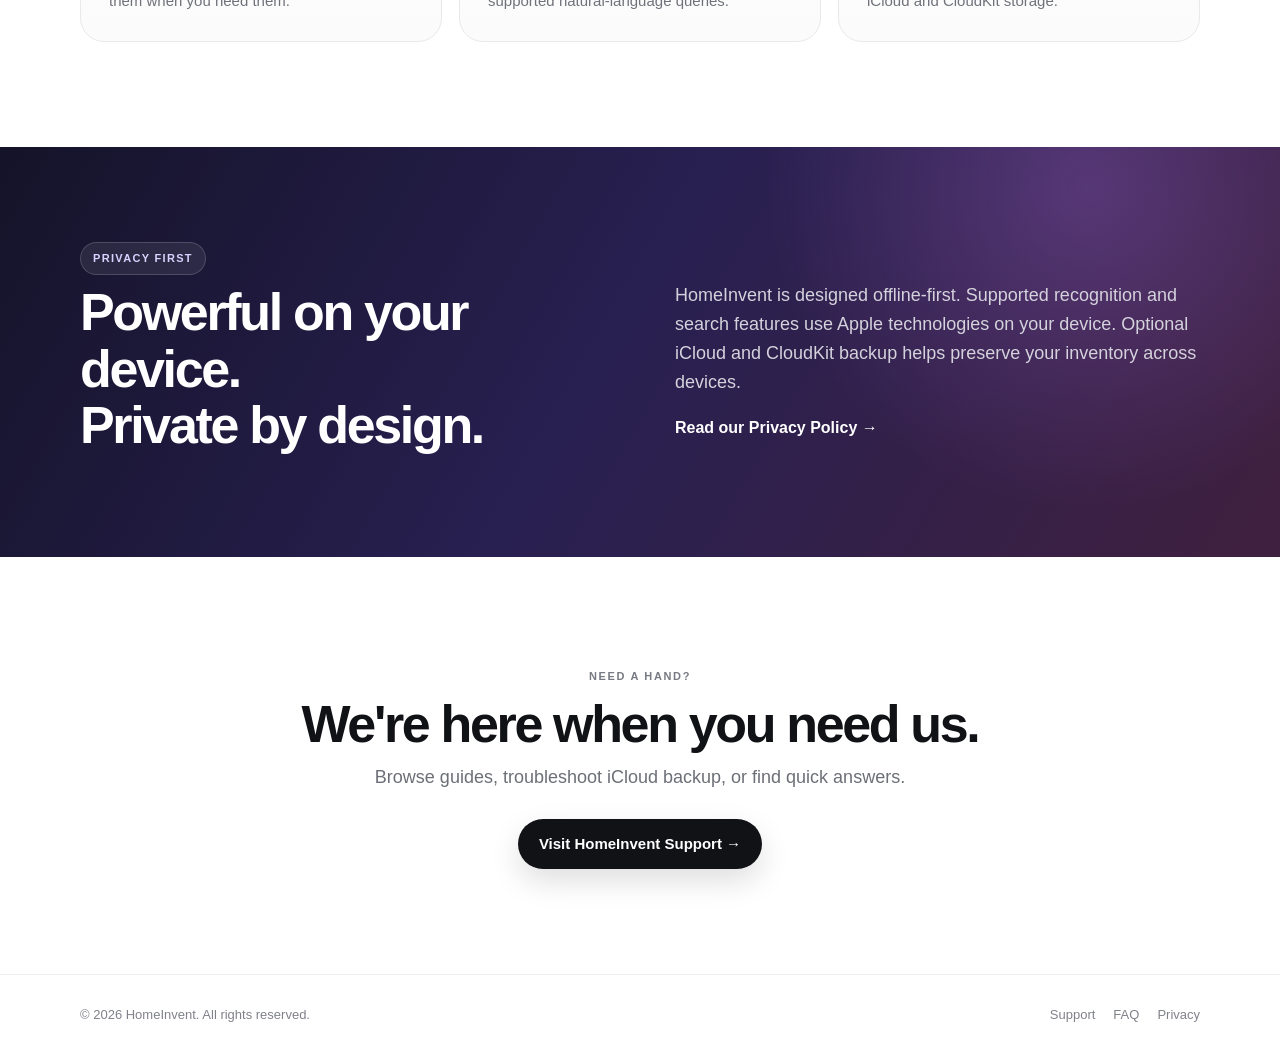
==== commit aae63b29: "Update index.html" ====
--- a/index.html
+++ b/index.html
@@ -20,8 +20,14 @@
     <div class="nav wrap">
 
         <a class="brand" href="index.html">
-            <span class="brand-mark">⌂</span>
-            <span>HomeInvent</span>
+            <a class="brand" href="index.html">
+    <img
+        class="brand-icon"
+        src="images/homeinvent-icon.png"
+        alt="HomeInvent"
+    >
+    <span>HomeInvent</span>
+</a>
         </a>
 
         <nav>
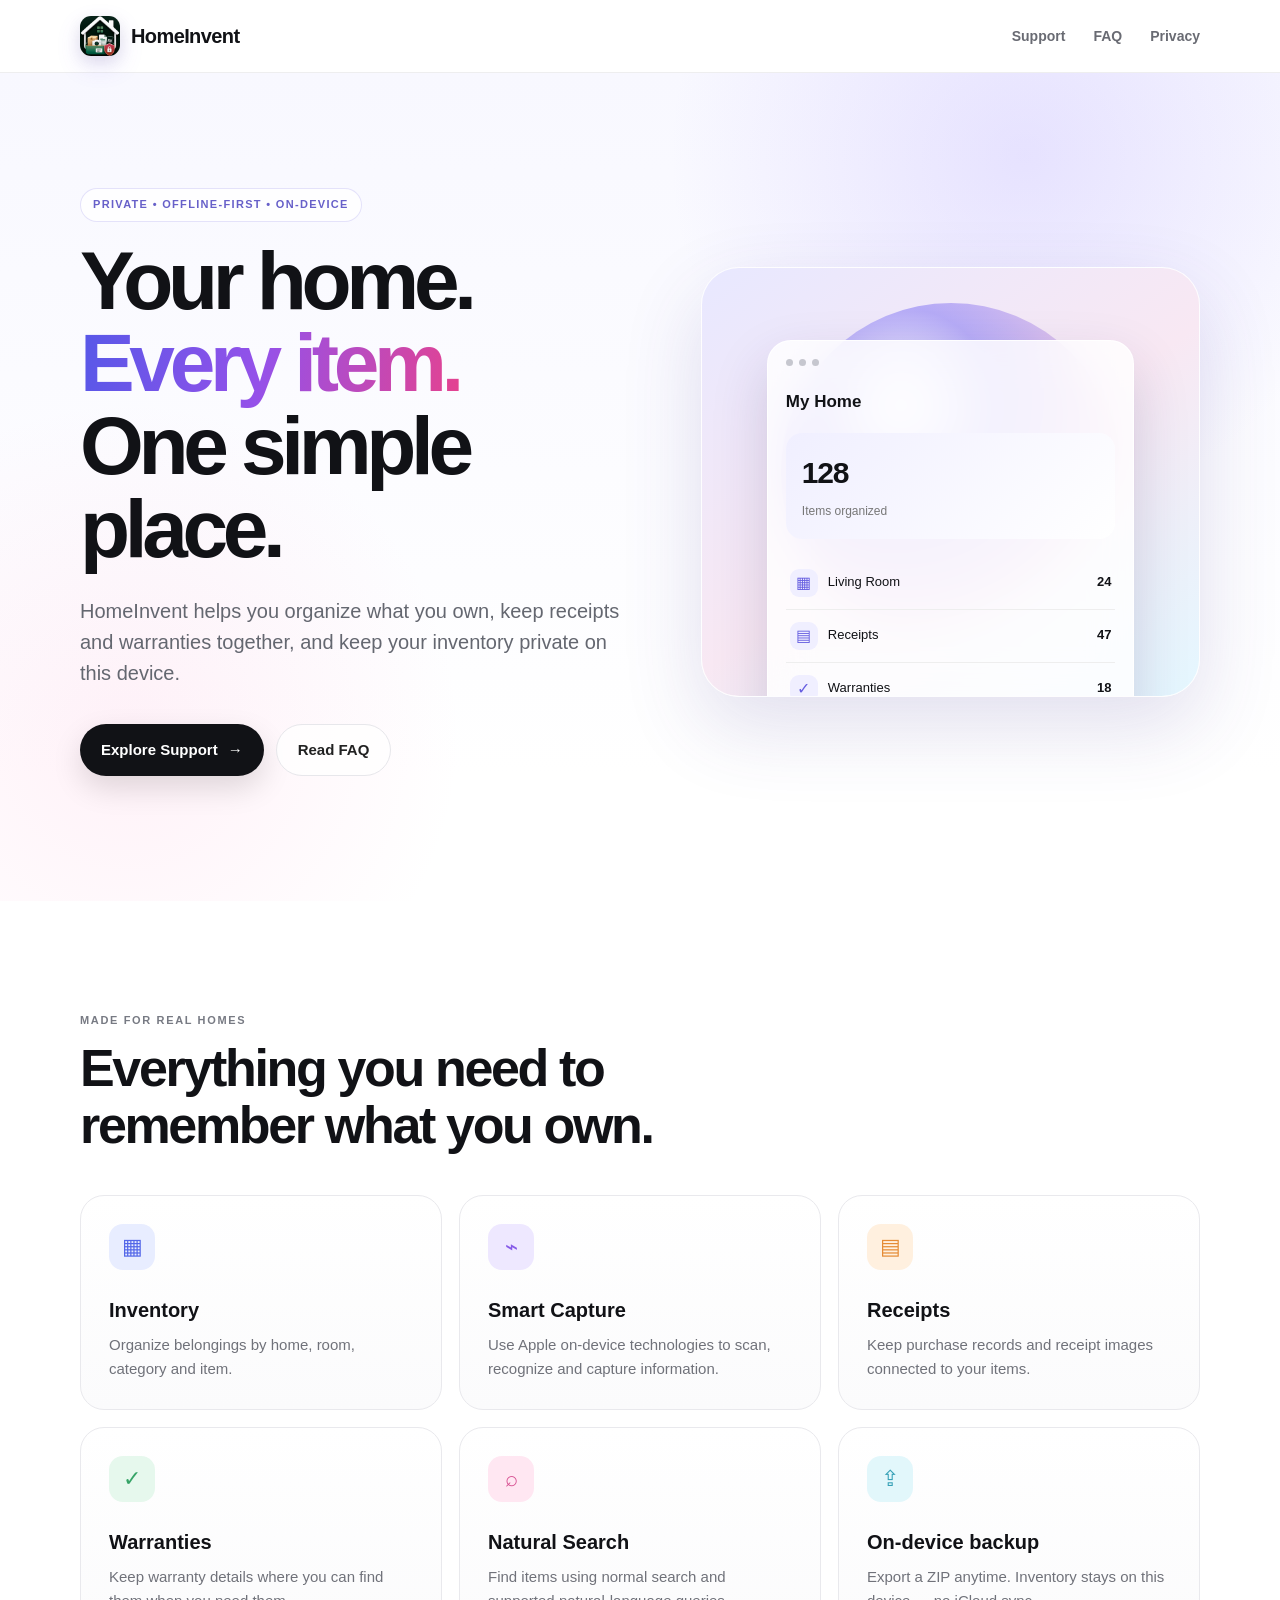
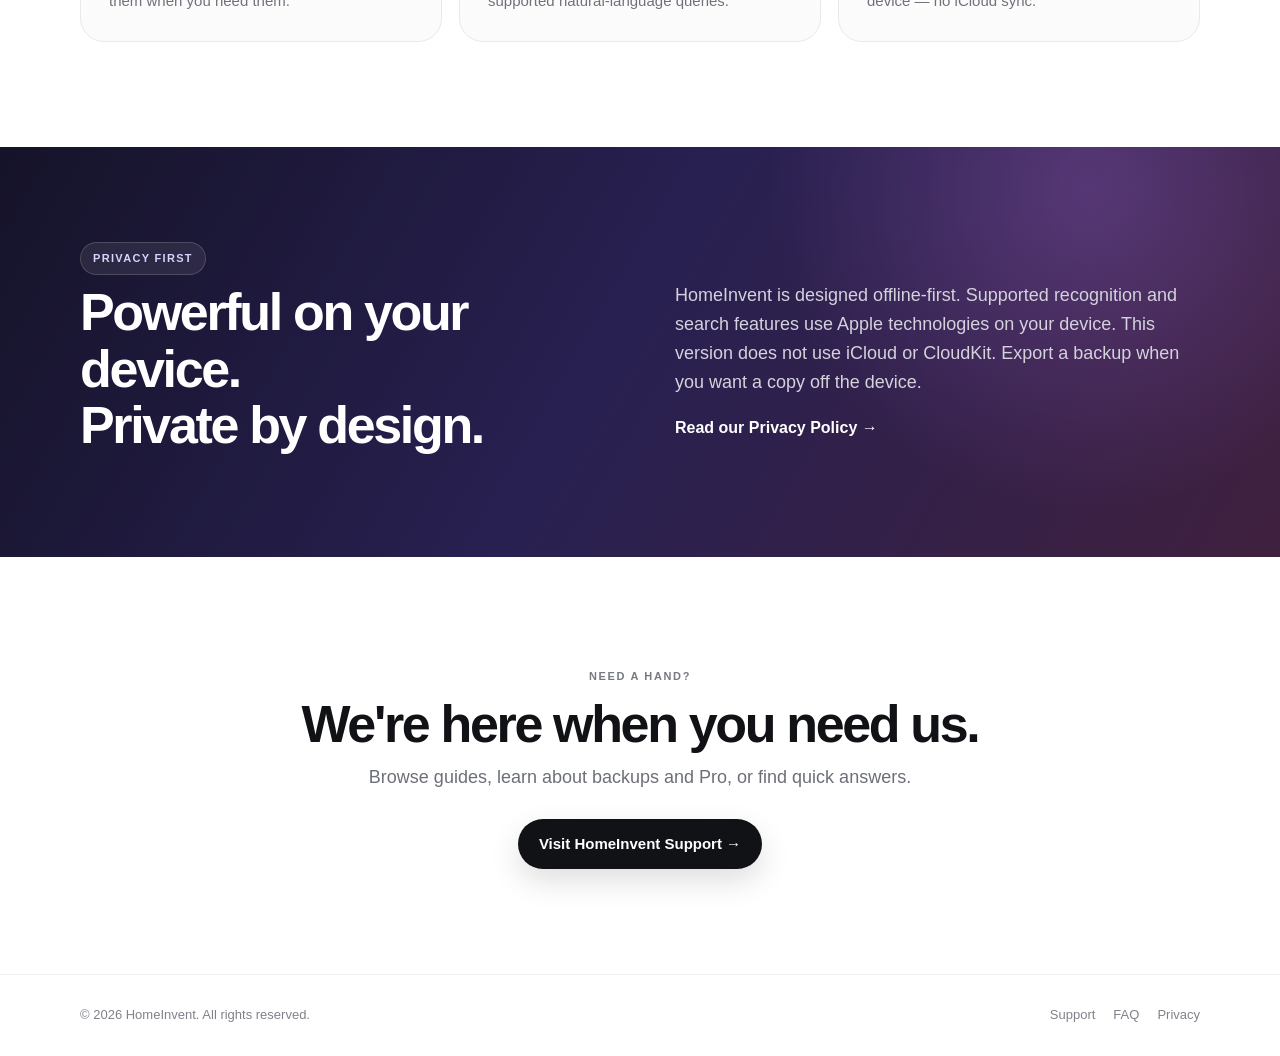
==== commit 496d1c98: "Add files via upload" ====
--- a/index.html
+++ b/index.html
@@ -6,7 +6,7 @@
 
     <meta
         name="description"
-        content="HomeInvent — a private home inventory app for organizing items, receipts, warranties and iCloud backup."
+        content="HomeInvent — a private home inventory app for organizing items, receipts, and warranties on your device."
     >
 
     <title>HomeInvent — Know What You Own</title>
@@ -20,14 +20,12 @@
     <div class="nav wrap">
 
         <a class="brand" href="index.html">
-            <a class="brand" href="index.html">
-    <img
-        class="brand-icon"
-        src="images/homeinvent-icon.png"
-        alt="HomeInvent"
-    >
-    <span>HomeInvent</span>
-</a>
+            <img
+                class="brand-icon"
+                src="images/homeinvent-icon.png"
+                alt="HomeInvent"
+            >
+            <span>HomeInvent</span>
         </a>
 
         <nav>
@@ -48,7 +46,7 @@
         <div>
 
             <span class="pill">
-                PRIVATE • OFFLINE-FIRST • iCLOUD
+                PRIVATE • OFFLINE-FIRST • ON-DEVICE
             </span>
 
             <h1>
@@ -60,8 +58,7 @@
             <p class="lead">
                 HomeInvent helps you organize what you own,
                 keep receipts and warranties together, and
-                preserve your inventory with your private
-                iCloud account.
+                keep your inventory private on this device.
             </p>
 
             <div class="actions">
@@ -192,11 +189,11 @@
             </article>
 
             <article>
-                <span class="card-icon cyan">☁</span>
-                <h3>Private iCloud</h3>
-                <p>
-                    Back up supported data to your private
-                    iCloud and CloudKit storage.
+                <span class="card-icon cyan">⇪</span>
+                <h3>On-device backup</h3>
+                <p>
+                    Export a ZIP anytime. Inventory stays
+                    on this device — no iCloud sync.
                 </p>
             </article>
 
@@ -230,8 +227,8 @@
                 HomeInvent is designed offline-first.
                 Supported recognition and search features
                 use Apple technologies on your device.
-                Optional iCloud and CloudKit backup helps
-                preserve your inventory across devices.
+                This version does not use iCloud or CloudKit.
+                Export a backup when you want a copy off the device.
             </p>
 
             <a class="text-link" href="privacy.html">
@@ -258,7 +255,7 @@
         </h2>
 
         <p>
-            Browse guides, troubleshoot iCloud backup,
+            Browse guides, learn about backups and Pro,
             or find quick answers.
         </p>
 
--- a/styles.css
+++ b/styles.css
@@ -55,20 +55,15 @@
     letter-spacing: -0.03em;
 }
 
-.brand-mark {
-    display: grid;
-    place-items: center;
-    width: 38px;
-    height: 38px;
-    border-radius: 12px;
-    color: white;
-    background: linear-gradient(
-        135deg,
-        #5b5ce2,
-        #8d55ed 50%,
-        #e84b98
-    );
-    box-shadow: 0 8px 25px rgba(108, 80, 240, 0.28);
+.brand-icon {
+    width: 40px;
+    height: 40px;
+    display: block;
+    border-radius: 11px;
+    object-fit: cover;
+    box-shadow:
+        0 5px 15px rgba(0, 0, 0, 0.08),
+        0 10px 25px rgba(108, 80, 240, 0.15);
 }
 
 nav {
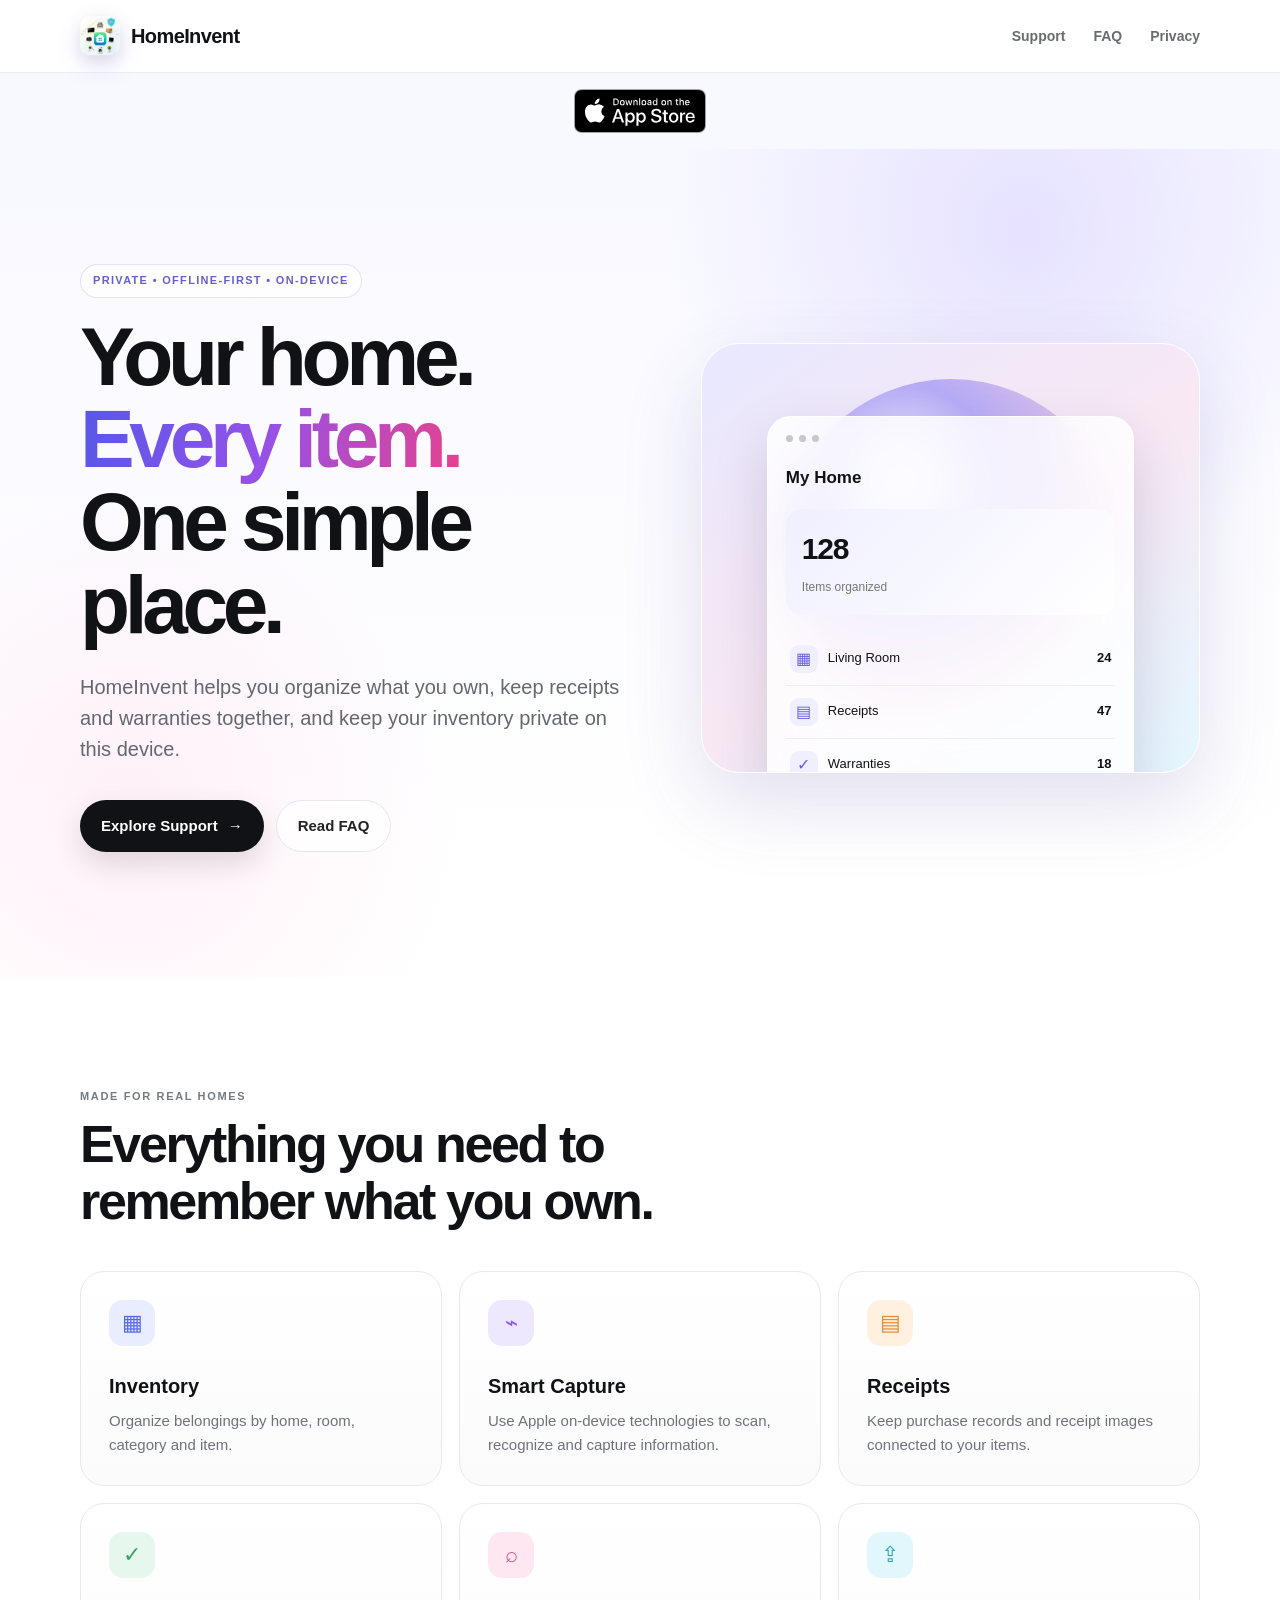
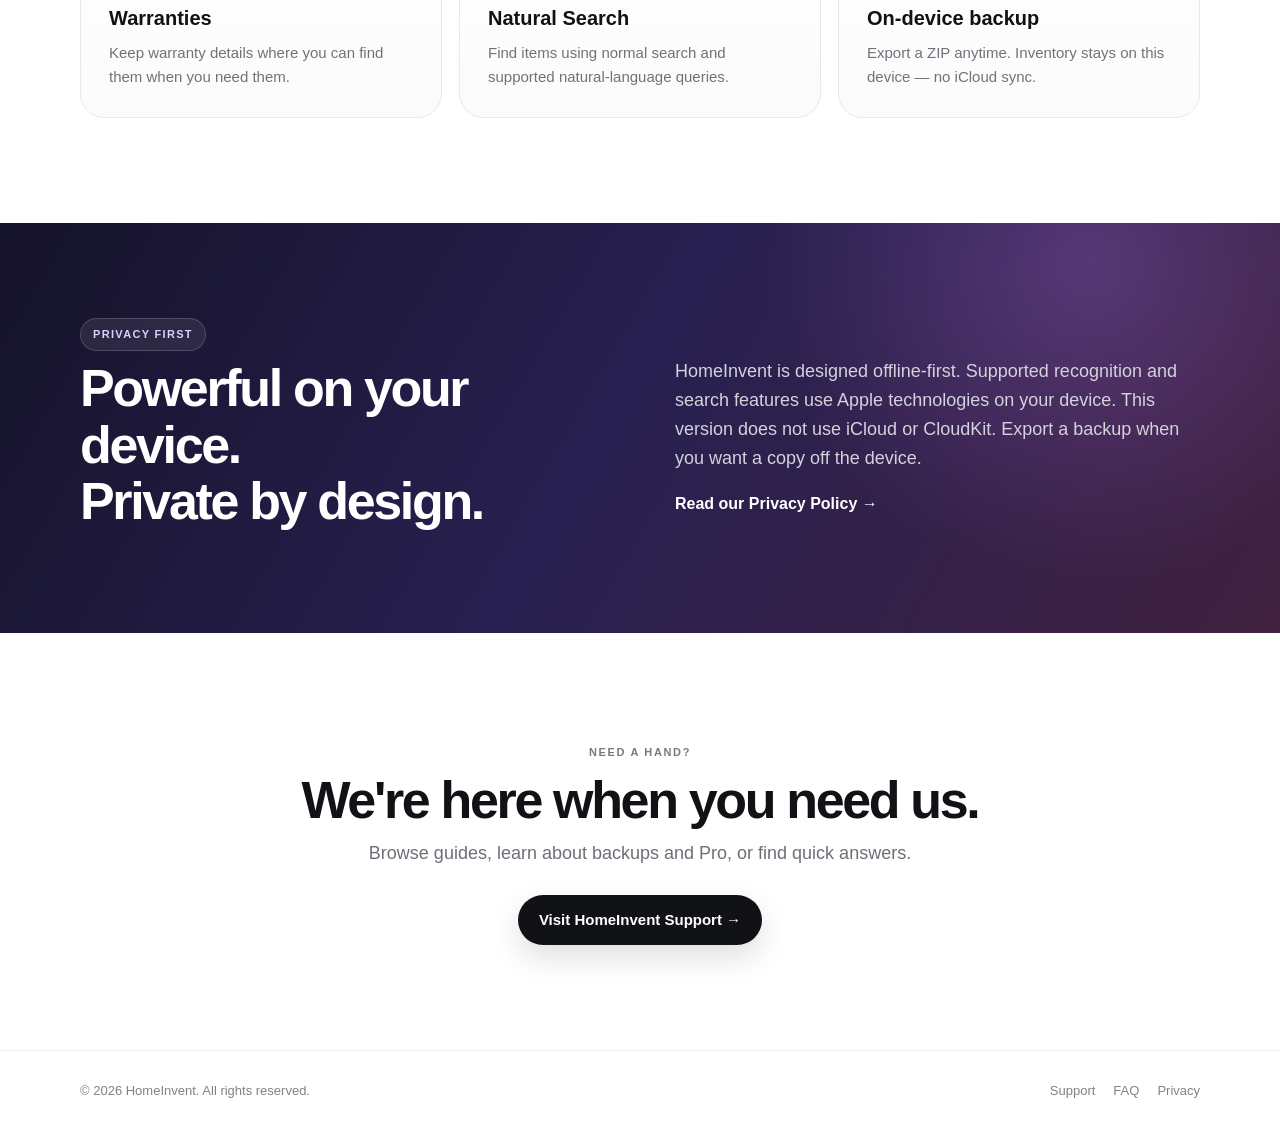
==== commit 8e3a6f50: "Add files via upload" ====
--- a/index.html
+++ b/index.html
@@ -37,6 +37,21 @@
     </div>
 </header>
 
+<div class="app-store-bar">
+    <a
+        class="app-store-link"
+        href="https://apps.apple.com/us/app/homeinvent/id6806332565"
+        target="_blank"
+        rel="noopener noreferrer"
+    >
+        <img
+            class="app-store-badge"
+            src="images/download-on-the-app-store.svg"
+            alt="Download on the App Store"
+        >
+    </a>
+</div>
+
 <main>
 
 <section class="hero">
--- a/styles.css
+++ b/styles.css
@@ -82,6 +82,31 @@
 nav a:hover,
 nav a.active {
     color: #111;
+}
+
+.app-store-bar {
+    display: flex;
+    justify-content: center;
+    align-items: center;
+    padding: 16px 20px;
+    background: #f8f8ff;
+}
+
+.app-store-link {
+    display: inline-flex;
+    line-height: 0;
+    text-decoration: none;
+    transition: transform 0.2s ease;
+}
+
+.app-store-link:hover {
+    transform: translateY(-2px);
+}
+
+.app-store-badge {
+    display: block;
+    height: 44px;
+    width: auto;
 }
 
 /* HERO */
@@ -729,6 +754,10 @@
         justify-content: center;
     }
 
+    .app-store-badge {
+        height: 40px;
+    }
+
     .hero-card {
         border-radius: 28px;
     }
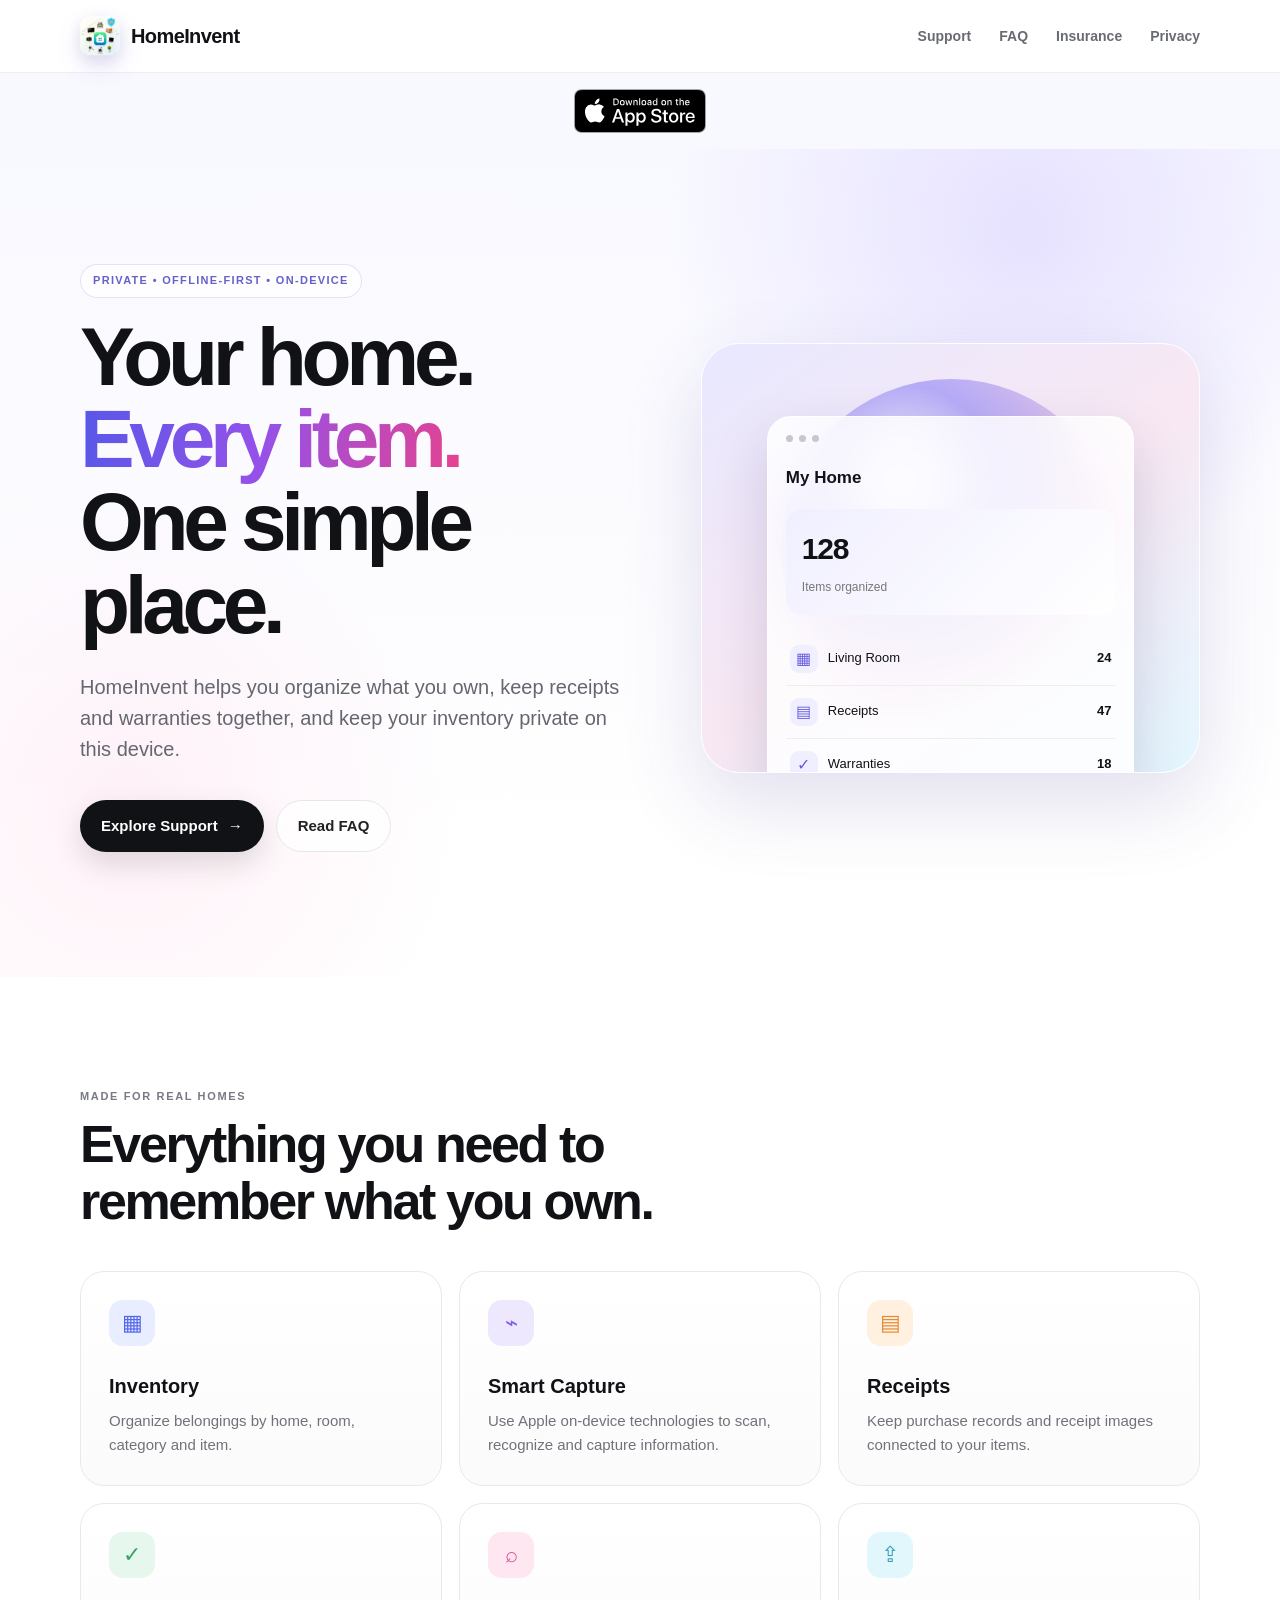
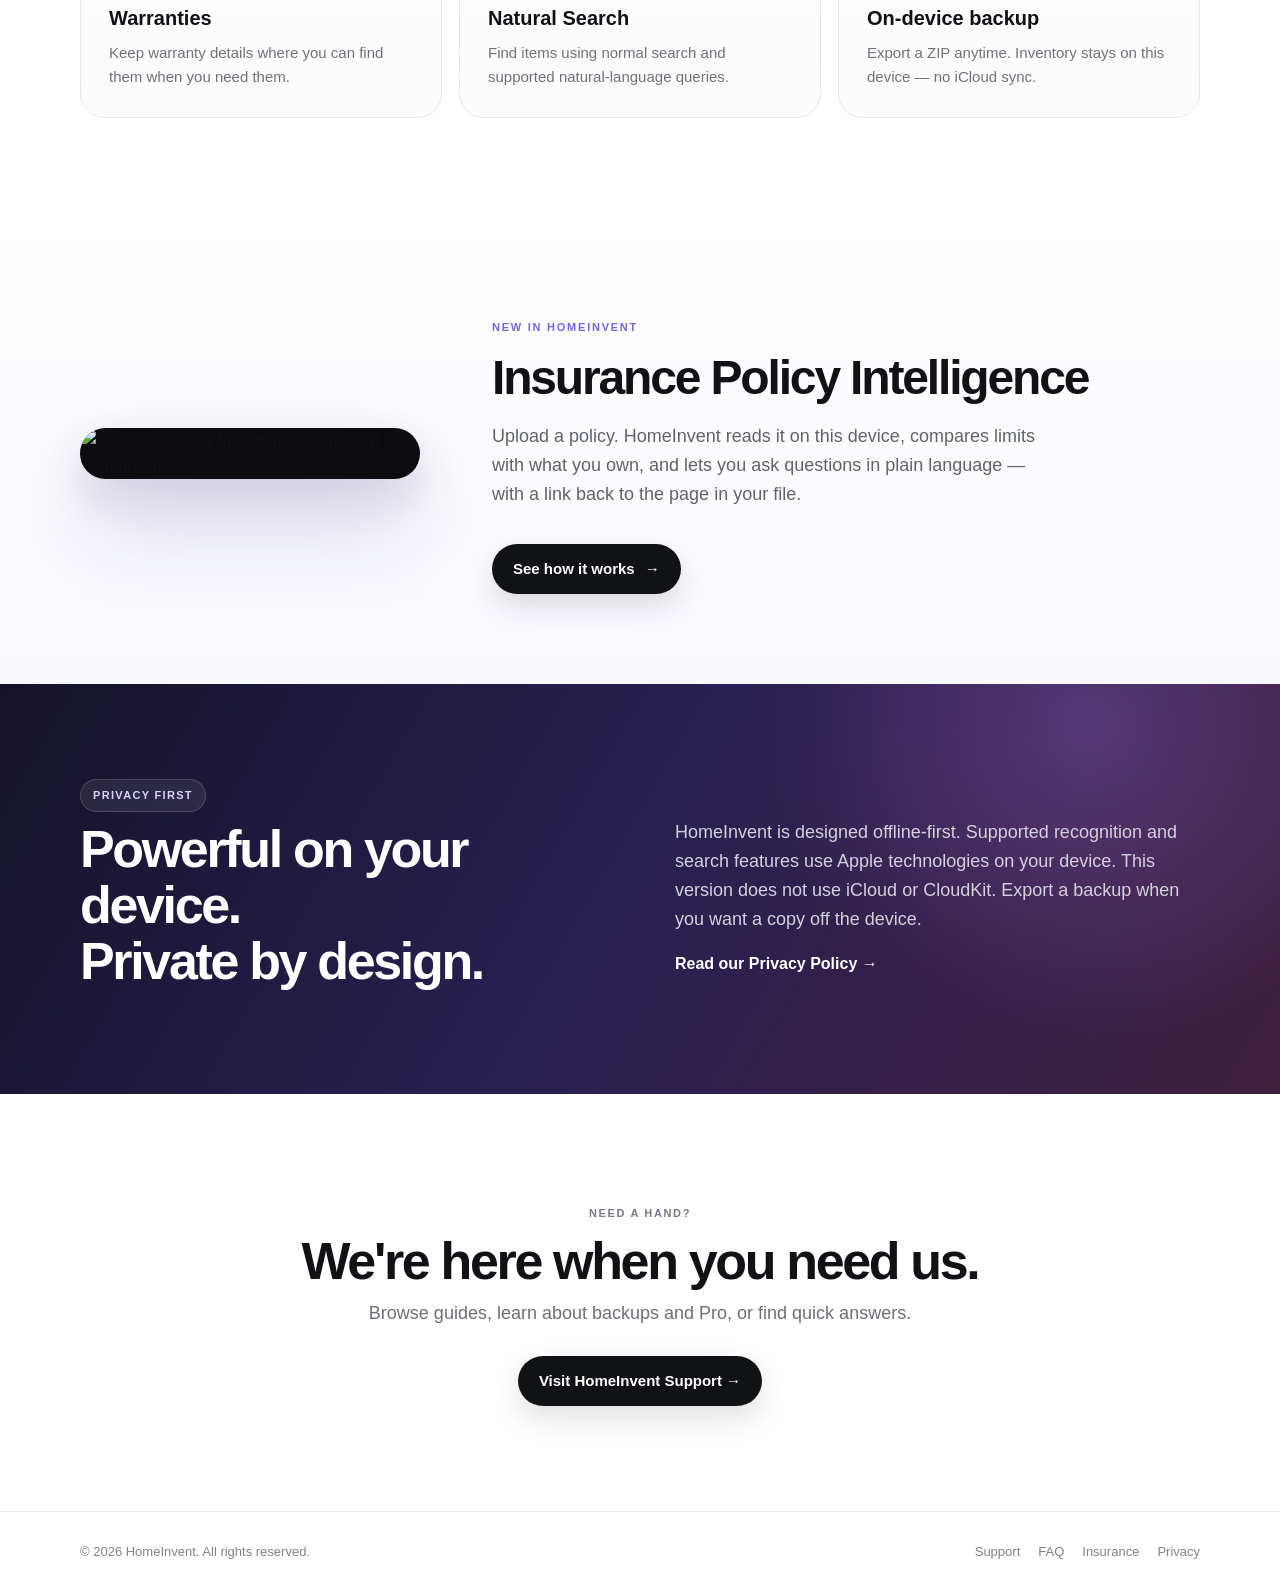
==== commit 85ee6e94: "Add files via upload" ====
--- a/index.html
+++ b/index.html
@@ -31,6 +31,7 @@
         <nav>
             <a href="support.html">Support</a>
             <a href="faq.html">FAQ</a>
+            <a href="insurance.html">Insurance</a>
             <a href="privacy.html">Privacy</a>
         </nav>
 
@@ -219,6 +220,48 @@
 </section>
 
 
+<section class="insurance-teaser">
+
+    <div class="wrap feature-grid">
+
+        <figure class="phone-shot">
+            <img
+                src="images/insurance/2.png"
+                alt="Insurance Policy Intelligence dashboard in HomeInvent"
+            >
+        </figure>
+
+        <div class="feature-copy">
+
+            <span class="kicker">
+                NEW IN HOMEINVENT
+            </span>
+
+            <h2>
+                Insurance Policy Intelligence
+            </h2>
+
+            <p>
+                Upload a policy. HomeInvent reads it on this device,
+                compares limits with what you own, and lets you ask
+                questions in plain language — with a link back to the
+                page in your file.
+            </p>
+
+            <div class="actions">
+                <a class="button" href="insurance.html">
+                    See how it works
+                    <span>→</span>
+                </a>
+            </div>
+
+        </div>
+
+    </div>
+
+</section>
+
+
 <section class="privacy-band">
 
     <div class="wrap split">
@@ -296,6 +339,7 @@
         <span>
             <a href="support.html">Support</a>
             <a href="faq.html">FAQ</a>
+            <a href="insurance.html">Insurance</a>
             <a href="privacy.html">Privacy</a>
         </span>
 
--- a/styles.css
+++ b/styles.css
@@ -641,6 +641,218 @@
     max-width: 730px;
 }
 
+/* INSURANCE FEATURE */
+
+.workflow {
+    display: grid;
+    grid-template-columns: repeat(6, minmax(0, 1fr));
+    gap: 12px;
+    margin-top: 46px;
+}
+
+.workflow a {
+    display: flex;
+    flex-direction: column;
+    gap: 7px;
+    min-height: 92px;
+    padding: 16px 14px;
+    border-radius: 18px;
+    background: rgba(255, 255, 255, 0.78);
+    border: 1px solid rgba(92, 84, 225, 0.14);
+    text-decoration: none;
+    transition:
+        transform 0.2s ease,
+        box-shadow 0.2s ease;
+}
+
+.workflow a:hover {
+    transform: translateY(-4px);
+    box-shadow: 0 16px 38px rgba(30, 30, 60, 0.08);
+}
+
+.workflow b {
+    font-size: 11px;
+    letter-spacing: 0.14em;
+    font-weight: 850;
+    color: #7168db;
+}
+
+.workflow span {
+    font-size: 14px;
+    font-weight: 750;
+    letter-spacing: -0.02em;
+    color: #111216;
+}
+
+.feature-block {
+    padding: 88px 0;
+}
+
+.feature-block.tint {
+    background:
+        radial-gradient(
+            circle at 12% 20%,
+            rgba(164, 145, 255, 0.12),
+            transparent 32%
+        ),
+        linear-gradient(180deg, #f8f8ff 0%, #ffffff 80%);
+}
+
+.feature-grid {
+    display: grid;
+    grid-template-columns: minmax(220px, 340px) minmax(0, 1fr);
+    gap: 72px;
+    align-items: center;
+}
+
+.feature-grid.flip {
+    grid-template-columns: minmax(0, 1fr) minmax(220px, 340px);
+}
+
+.feature-grid.flip .phone-shot,
+.feature-grid.flip .shot-stack {
+    order: 2;
+}
+
+.phone-shot {
+    margin: 0 auto;
+    width: min(100%, 340px);
+    border-radius: 34px;
+    overflow: hidden;
+    background: #0d0d10;
+    box-shadow:
+        0 18px 40px rgba(40, 30, 90, 0.12),
+        0 42px 90px rgba(50, 40, 110, 0.22);
+}
+
+.phone-shot img {
+    display: block;
+    width: 100%;
+    height: auto;
+}
+
+.shot-caption {
+    margin: 14px auto 0;
+    max-width: 340px;
+    text-align: center;
+    font-size: 13px;
+    color: #80828a;
+}
+
+.shot-stack {
+    display: grid;
+    gap: 18px;
+    justify-items: center;
+}
+
+.kicker {
+    display: inline-block;
+    font-size: 11px;
+    letter-spacing: 0.16em;
+    font-weight: 850;
+    color: #7168db;
+    margin-bottom: 8px;
+}
+
+.feature-copy h2 {
+    font-size: clamp(32px, 4.2vw, 48px);
+    line-height: 1.08;
+    letter-spacing: -0.045em;
+    margin: 8px 0 16px;
+}
+
+.feature-copy p {
+    font-size: 18px;
+    line-height: 1.6;
+    color: #60636c;
+    max-width: 560px;
+}
+
+.feature-points {
+    margin: 22px 0 0;
+    padding: 0;
+    list-style: none;
+}
+
+.feature-points li {
+    position: relative;
+    padding: 10px 0 10px 28px;
+    color: #4f525a;
+    font-size: 16px;
+}
+
+.feature-points li::before {
+    content: "";
+    position: absolute;
+    left: 0;
+    top: 18px;
+    width: 8px;
+    height: 8px;
+    border-radius: 50%;
+    background: linear-gradient(135deg, #5658e8, #e5428f);
+}
+
+.shot-trio {
+    display: grid;
+    grid-template-columns: repeat(3, minmax(0, 1fr));
+    gap: 20px;
+    align-items: start;
+}
+
+.shot-trio .phone-shot {
+    width: 100%;
+}
+
+.shot-trio figcaption {
+    margin-top: 12px;
+    text-align: center;
+    font-size: 13px;
+    font-weight: 650;
+    color: #6b6e76;
+}
+
+.ask-pair {
+    display: grid;
+    grid-template-columns: repeat(2, minmax(0, 1fr));
+    gap: 22px;
+    margin-top: 36px;
+}
+
+.ask-pair .phone-shot {
+    width: min(100%, 360px);
+}
+
+.promise {
+    display: grid;
+    grid-template-columns: repeat(3, 1fr);
+    gap: 16px;
+    margin-top: 36px;
+}
+
+.promise article {
+    padding: 24px;
+    border-radius: 22px;
+    background: rgba(255, 255, 255, 0.08);
+    border: 1px solid rgba(255, 255, 255, 0.14);
+}
+
+.promise h3 {
+    margin: 0 0 8px;
+    font-size: 18px;
+    color: #fff;
+}
+
+.promise p {
+    margin: 0;
+    color: #d4d2dc;
+    font-size: 15px;
+}
+
+.insurance-teaser {
+    padding: 90px 0;
+    background: linear-gradient(180deg, #ffffff 0%, #f8f8ff 100%);
+}
+
 /* FOOTER */
 
 footer {
@@ -714,6 +926,35 @@
         gap: 20px;
     }
 
+    .workflow {
+        grid-template-columns: repeat(3, minmax(0, 1fr));
+    }
+
+    .feature-grid,
+    .feature-grid.flip {
+        grid-template-columns: 1fr;
+        gap: 32px;
+    }
+
+    .feature-grid.flip .phone-shot,
+    .feature-grid.flip .shot-stack {
+        order: 0;
+    }
+
+    .shot-trio,
+    .ask-pair,
+    .promise {
+        grid-template-columns: 1fr;
+    }
+
+    .phone-shot {
+        width: min(100%, 320px);
+    }
+
+    .feature-block {
+        padding: 64px 0;
+    }
+
     .section {
         padding: 75px 0;
     }
@@ -741,6 +982,10 @@
         font-size: 18px;
     }
 
+    nav {
+        gap: 10px;
+    }
+
     nav a {
         font-size: 12px;
     }
